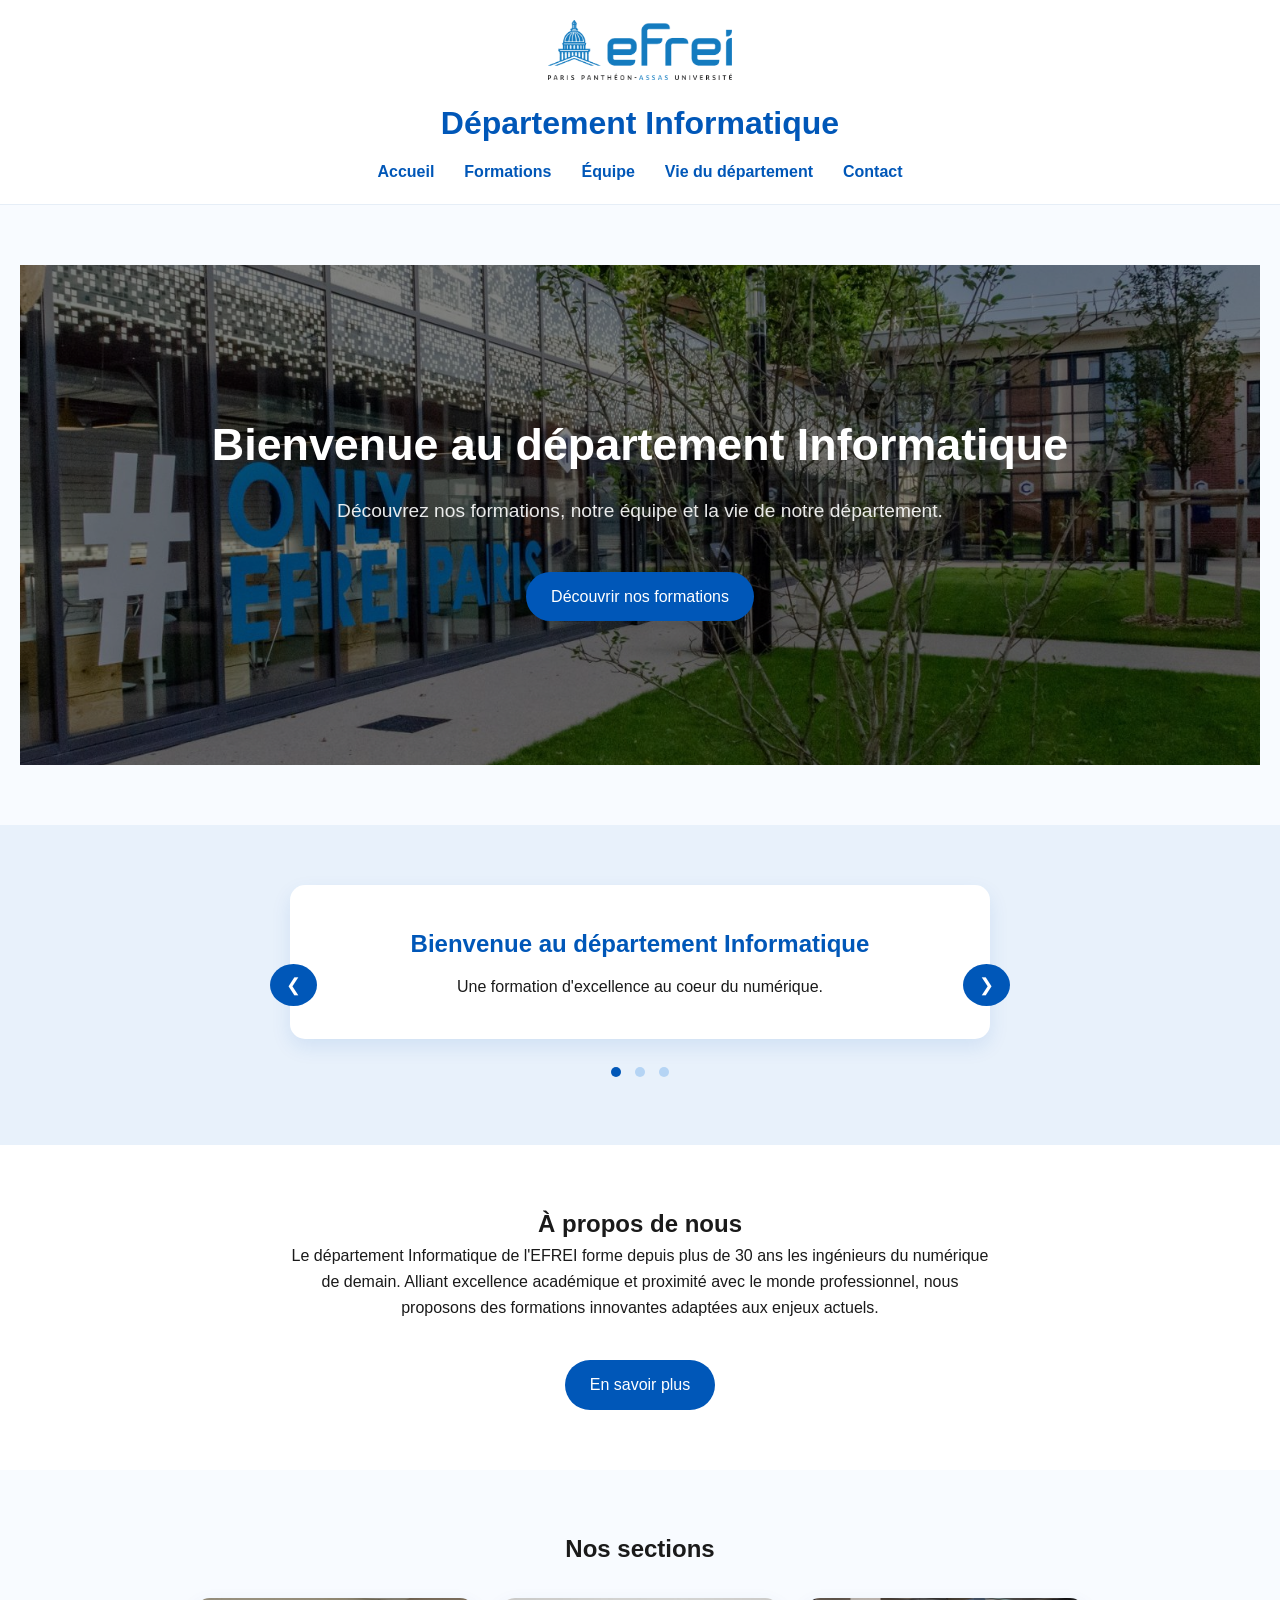
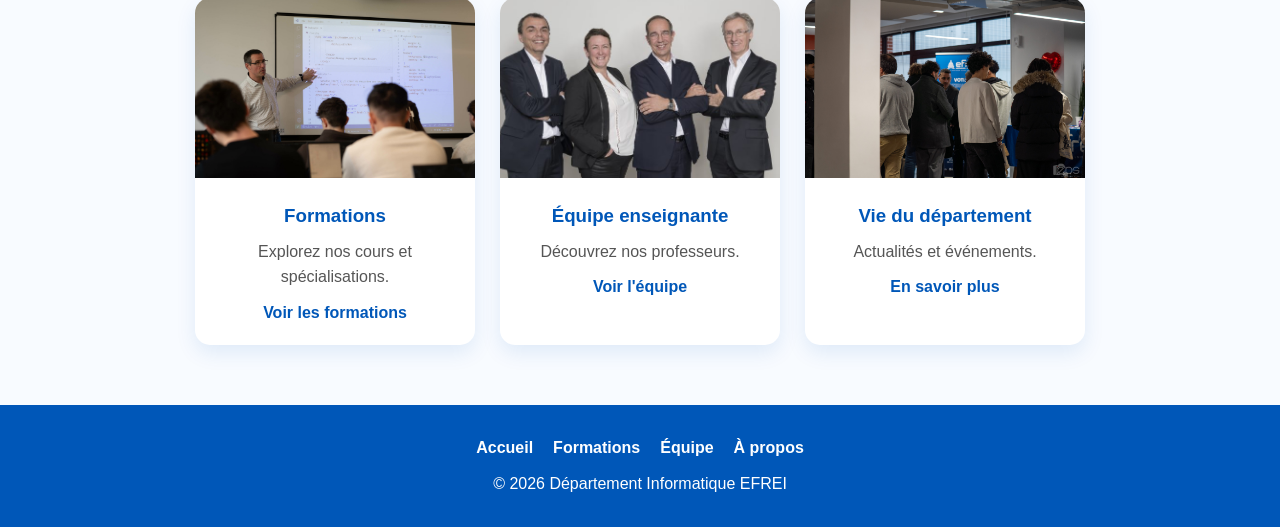
==== index.html @ 5a17e92d "index.html terminé : images, logo, hero, carrousel, cards" ====
<!DOCTYPE html>
<html lang="fr">
<head>
    <meta charset="UTF-8">
    <meta name="viewport" content="width=device-width, initial-scale=1.0">
    <title>Département Informatique - EFREI</title>
    <link rel="stylesheet" href="css/style.css">
</head>
<body>

    <!-- HEADER -->
    <header>
        <img src="images/logo_efrei_web_bleu-1024x334.png" alt="Logo EFREI" id="logo">
        <h1>Département Informatique</h1>
        <button id="menu-toggle">☰</button>
        <nav aria-label="Navigation principale">
            <ul id="nav-menu">
                <li><a href="index.html">Accueil</a></li>
                <li><a href="html/formations.html">Formations</a></li>
                <li><a href="html/equipe.html">Équipe</a></li>
                <li><a href="html/vie.html">Vie du département</a></li>
                <li><a href="html/contact.html">Contact</a></li>
            </ul>
        </nav>
    </header>

    <!-- CONTENU PRINCIPAL -->
    <main role="main">

        <!-- Section héro -->
        <section id="hero">
            <img src="images/campus_efrei.jpg" alt="Campus EFREI" id="hero-img">
            <div id="hero-content">
                <h2>Bienvenue au département Informatique</h2>
                <p>Découvrez nos formations, notre équipe et la vie de notre département.</p>
                <a href="html/formations.html" class="btn">Découvrir nos formations</a>
            </div>
        </section>

        <!-- Carrousel -->
        <section id="carrousel">
            <div class="carousel-container">
                <div class="carousel-track">
                    <div class="carousel-slide active">
                        <h3>Bienvenue au département Informatique</h3>
                        <p>Une formation d'excellence au coeur du numérique.</p>
                    </div>
                    <div class="carousel-slide">
                        <h3>Nos formations</h3>
                        <p>Des cursus adaptés aux métiers de demain.</p>
                    </div>
                    <div class="carousel-slide">
                        <h3>Une équipe passionnée</h3>
                        <p>Des enseignants experts dans leur domaine.</p>
                    </div>
                </div>
                <button class="carousel-btn" id="prev">&#10094;</button>
                <button class="carousel-btn" id="next">&#10095;</button>
                <div class="carousel-dots">
                    <span class="dot active"></span>
                    <span class="dot"></span>
                    <span class="dot"></span>
                </div>
            </div>
        </section>

        <!-- Section À propos -->
        <section id="apropos">
            <h2>À propos de nous</h2>
            <p>Le département Informatique de l'EFREI forme depuis plus de 30 ans les ingénieurs du numérique de demain. Alliant excellence académique et proximité avec le monde professionnel, nous proposons des formations innovantes adaptées aux enjeux actuels.</p>
            <a href="html/contact.html" class="btn">En savoir plus</a>
        </section>

        <!-- Section Nos pages -->
        <section id="sections">
            <h2>Nos sections</h2>
            <div class="cards">
                <article class="card">
                    <img src="images/profencoursefrei-1623x1080.jpg" alt="Formations EFREI">
                    <h3>Formations</h3>
                    <p>Explorez nos cours et spécialisations.</p>
                    <a href="html/formations.html">Voir les formations</a>
                </article>
                <article class="card">
                    <img src="images/efrei-direction.jpg" alt="Équipe enseignante EFREI">
                    <h3>Équipe enseignante</h3>
                    <p>Découvrez nos professeurs.</p>
                    <a href="html/equipe.html">Voir l'équipe</a>
                </article>
                <article class="card">
                    <img src="images/etudiants.jpg" alt="Étudiants EFREI">
                    <h3>Vie du département</h3>
                    <p>Actualités et événements.</p>
                    <a href="html/vie.html">En savoir plus</a>
                </article>
            </div>
        </section>

    </main>

    <!-- FOOTER -->
    <footer>
        <nav aria-label="Navigation secondaire">
            <ul>
                <li><a href="index.html">Accueil</a></li>
                <li><a href="html/formations.html">Formations</a></li>
                <li><a href="html/equipe.html">Équipe</a></li>
                <li><a href="html/contact.html">À propos</a></li>
            </ul>
        </nav>
        <p>&copy; 2026 Département Informatique EFREI</p>
    </footer>

    <script src="js/script.js"></script>
</body>
</html>
---- css/style.css ----
/* RESET */
* {
    margin: 0;
    padding: 0;
    box-sizing: border-box;
}

/* GLOBAL */
body {
    font-family: "Segoe UI", Arial, sans-serif;
    background: #f8fbff;
    color: #1a1a1a;
    line-height: 1.6;
}

/* HEADER */
header {
    background: white;
    border-bottom: 1px solid #e6eef7;
    padding: 20px;
    text-align: center;
}

#logo {
    height: 60px;
    margin-bottom: 10px;
}

header h1 {
    color: #0057b8;
    margin-bottom: 10px;
}

/* NAV */
nav ul {
    list-style: none;
    display: flex;
    justify-content: center;
    gap: 30px;
}

nav a {
    text-decoration: none;
    color: #0057b8;
    font-weight: 600;
    position: relative;
}

nav a::after {
    content: "";
    position: absolute;
    width: 0%;
    height: 2px;
    bottom: -3px;
    left: 0;
    background: #0057b8;
    transition: 0.3s;
}

nav a:hover::after {
    width: 100%;
}

/* HERO */
#hero {
    position: relative;
    text-align: center;
    color: white;
}

#hero-img {
    width: 100%;
    height: 500px;
    object-fit: cover;
    display: block;
    filter: brightness(0.5);
}

#hero-content {
    position: absolute;
    top: 50%;
    left: 50%;
    transform: translate(-50%, -50%);
    width: 100%;
    padding: 20px;
}

#hero-content h2 {
    font-size: 2.8rem;
    margin-bottom: 15px;
}

#hero-content p {
    font-size: 1.2rem;
    margin-bottom: 25px;
    opacity: 0.9;
}

/* SECTIONS */
section {
    padding: 60px 20px;
    text-align: center;
}

/* APROPOS */
#apropos {
    background: white;
}

#apropos p {
    max-width: 700px;
    margin: 0 auto 20px;
}

/* BTN */
.btn {
    display: inline-block;
    margin-top: 20px;
    padding: 12px 25px;
    background: #0057b8;
    color: white;
    border-radius: 30px;
    text-decoration: none;
    transition: 0.3s;
}

.btn:hover {
    background: #003f8a;
}

/* CARDS */
.cards {
    display: flex;
    justify-content: center;
    gap: 25px;
    flex-wrap: wrap;
    margin-top: 30px;
}

.card {
    background: white;
    border-radius: 15px;
    width: 280px;
    box-shadow: 0 8px 20px rgba(0, 87, 184, 0.1);
    transition: 0.3s;
    overflow: hidden;
}

.card img {
    width: 100%;
    height: 180px;
    object-fit: cover;
}

.card:hover {
    transform: translateY(-8px);
    box-shadow: 0 12px 30px rgba(0, 87, 184, 0.2);
}

.card h3 {
    color: #0057b8;
    margin: 15px 15px 8px;
}

.card p {
    padding: 0 15px;
    color: #555;
}

.card a {
    display: inline-block;
    margin: 10px 15px 20px;
    color: #0057b8;
    font-weight: bold;
    text-decoration: none;
}

.card a:hover {
    text-decoration: underline;
}

/* CARROUSEL */
#carrousel {
    background: #e8f1fb;
    padding: 60px 20px;
}

.carousel-container {
    position: relative;
    max-width: 700px;
    margin: 0 auto;
    text-align: center;
}

.carousel-slide {
    display: none;
    padding: 40px;
    background: white;
    border-radius: 15px;
    box-shadow: 0 8px 20px rgba(0, 87, 184, 0.1);
}

.carousel-slide.active {
    display: block;
}

.carousel-slide h3 {
    color: #0057b8;
    font-size: 1.5rem;
    margin-bottom: 10px;
}

.carousel-btn {
    position: absolute;
    top: 50%;
    transform: translateY(-50%);
    background: #0057b8;
    color: white;
    border: none;
    padding: 10px 16px;
    border-radius: 50%;
    cursor: pointer;
    font-size: 18px;
    transition: 0.3s;
}

.carousel-btn:hover {
    background: #003f8a;
}

#prev { left: -20px; }
#next { right: -20px; }

.carousel-dots {
    margin-top: 20px;
}

.dot {
    display: inline-block;
    width: 10px;
    height: 10px;
    background: #b5d4f4;
    border-radius: 50%;
    margin: 0 5px;
    cursor: pointer;
    transition: 0.3s;
}

.dot.active {
    background: #0057b8;
}

/* FOOTER */
footer {
    background: #0057b8;
    color: white;
    padding: 30px;
    text-align: center;
}

footer nav ul {
    display: flex;
    justify-content: center;
    gap: 20px;
    list-style: none;
    margin-bottom: 10px;
}

footer a {
    color: white;
    text-decoration: none;
}

footer a:hover {
    text-decoration: underline;
}

/* BURGER */
#menu-toggle {
    display: none;
    font-size: 28px;
    background: none;
    border: none;
    cursor: pointer;
}

/* RESPONSIVE */
@media (max-width: 768px) {
    nav ul {
        flex-direction: column;
        gap: 10px;
    }

    #hero-content h2 {
        font-size: 2rem;
    }

    #hero-img {
        height: 350px;
    }

    #menu-toggle {
        display: block;
        margin: 10px auto;
    }

    #nav-menu {
        display: none;
        flex-direction: column;
    }

    #nav-menu.active {
        display: flex;
    }

    #prev { left: 0; }
    #next { right: 0; }

    .card {
        width: 100%;
        max-width: 340px;
    }
}
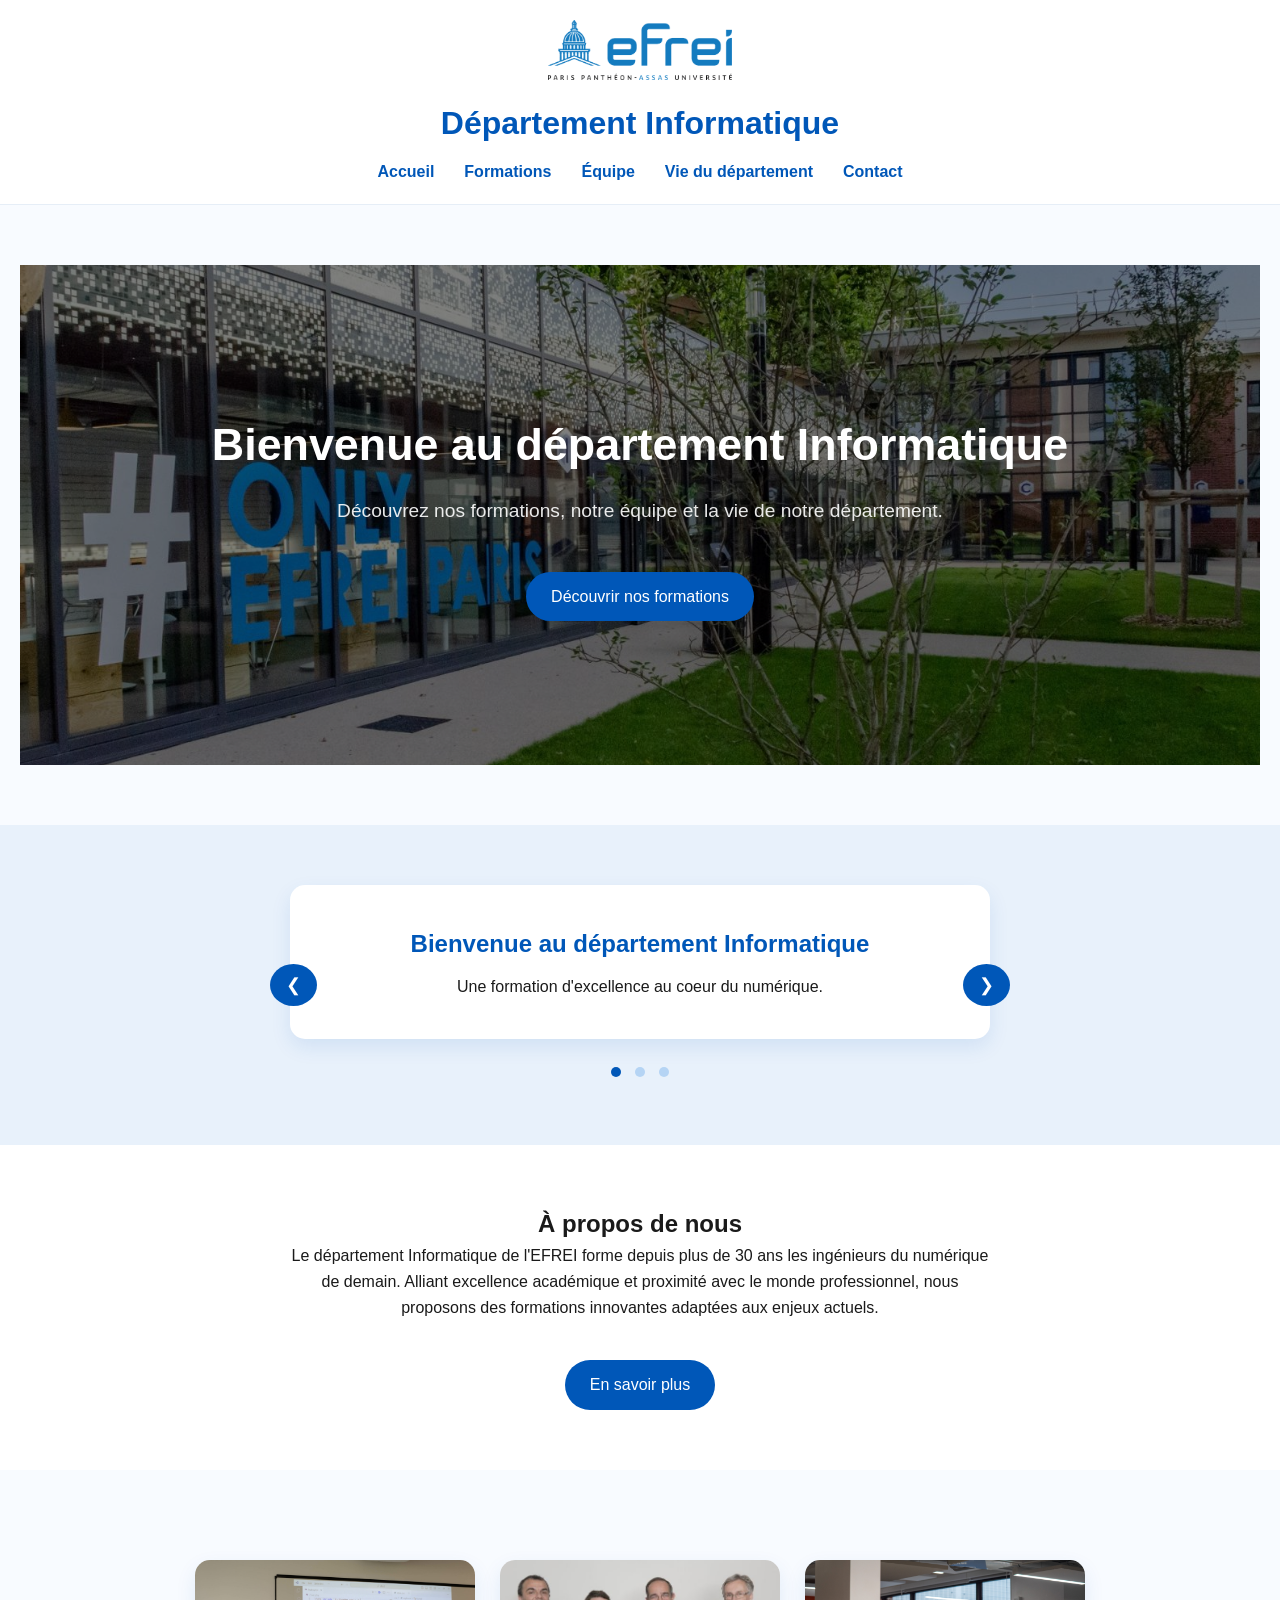
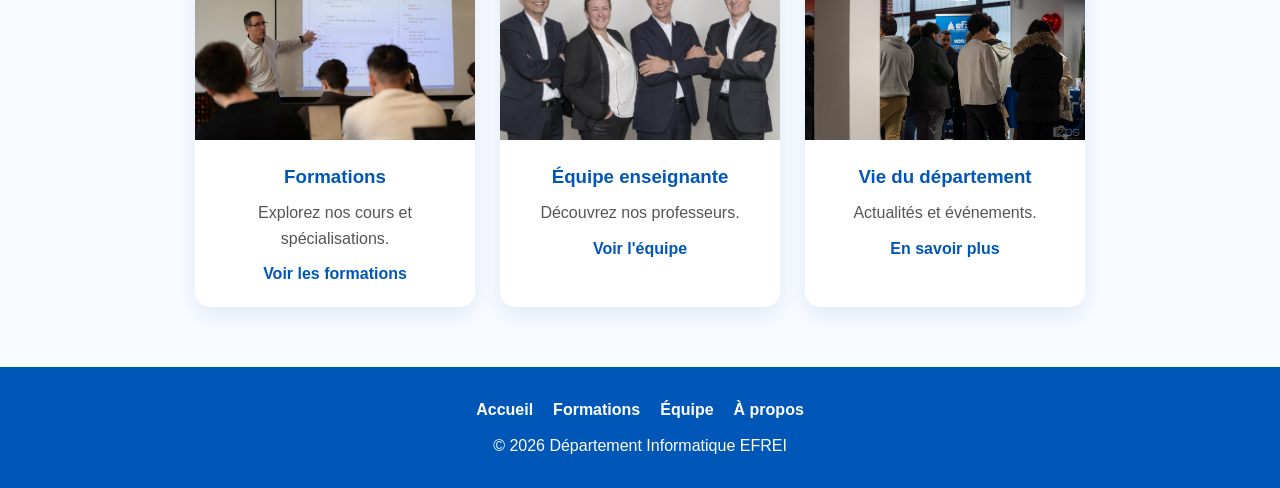
==== commit eaef4f1b: "Update index.html" ====
--- a/index.html
+++ b/index.html
@@ -73,7 +73,6 @@
 
         <!-- Section Nos pages -->
         <section id="sections">
-            <h2>Nos sections</h2>
             <div class="cards">
                 <article class="card">
                     <img src="images/profencoursefrei-1623x1080.jpg" alt="Formations EFREI">
@@ -113,4 +112,4 @@
 
     <script src="js/script.js"></script>
 </body>
-</html>+</html>
--- a/css/style.css
+++ b/css/style.css
@@ -320,4 +320,68 @@
         width: 100%;
         max-width: 340px;
     }
+}
+/*CSS
+/* TABLEAU */
+#matieres {
+    background: white;
+}
+
+#matieres h2 {
+    margin-bottom: 30px;
+}
+
+.table-container {
+    overflow-x: auto;
+    max-width: 800px;
+    margin: 0 auto;
+}
+
+table {
+    width: 100%;
+    border-collapse: collapse;
+}
+
+thead {
+    background: #0057b8;
+    color: white;
+}
+
+th, td {
+    padding: 14px 20px;
+    text-align: left;
+    border-bottom: 1px solid #e6eef7;
+}
+
+tbody tr:hover {
+    background: #e8f1fb;
+}
+
+/* LISTE FORMATIONS */
+#liste-formations {
+    background: #f8fbff;
+}
+
+#liste-formations h2 {
+    margin-bottom: 10px;
+}
+/* EQUIPE */
+#liste-equipe {
+    background: #f8fbff;
+}
+
+.card.prof img {
+    width: 100px;
+    height: 100px;
+    border-radius: 50%;
+    margin: 20px auto 10px;
+    display: block;
+    object-fit: cover;
+}
+
+.role {
+    color: #0057b8;
+    font-weight: 600;
+    font-size: 0.9rem;
+    margin-bottom: 8px;
 }
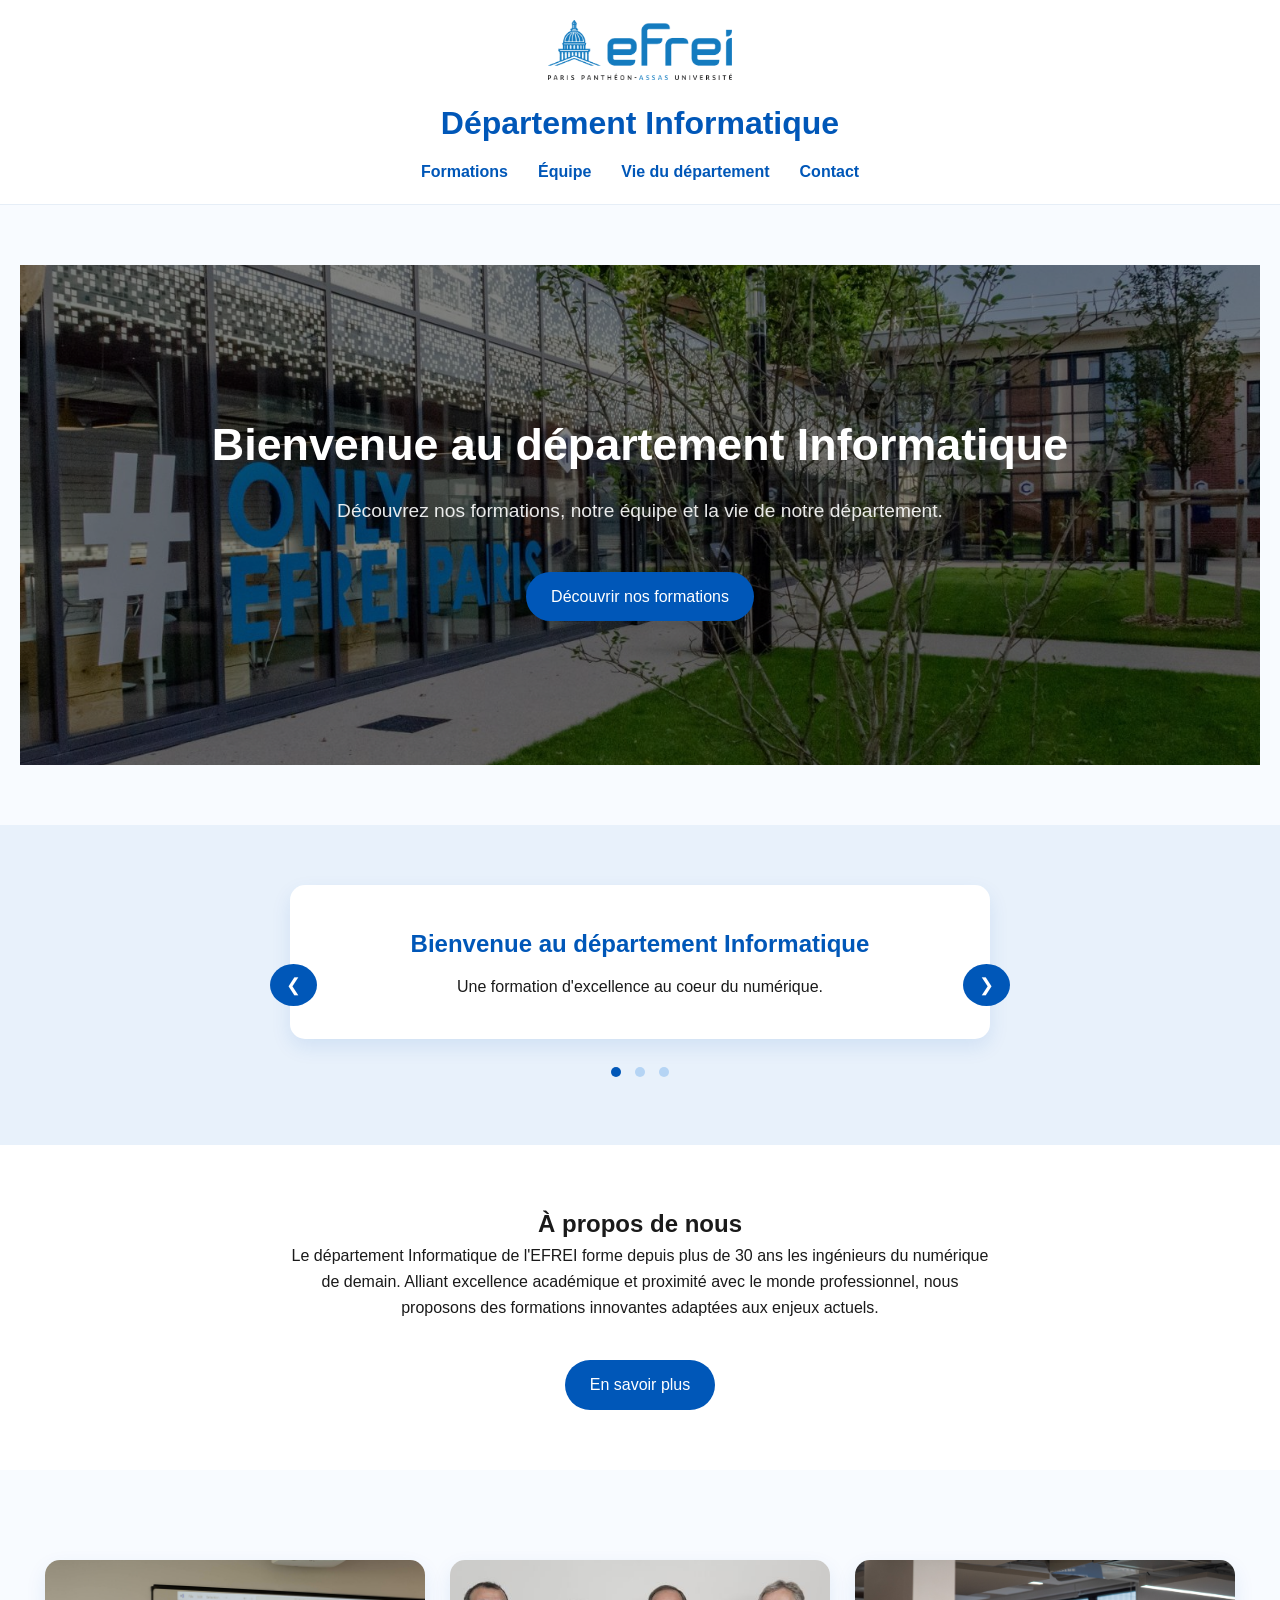
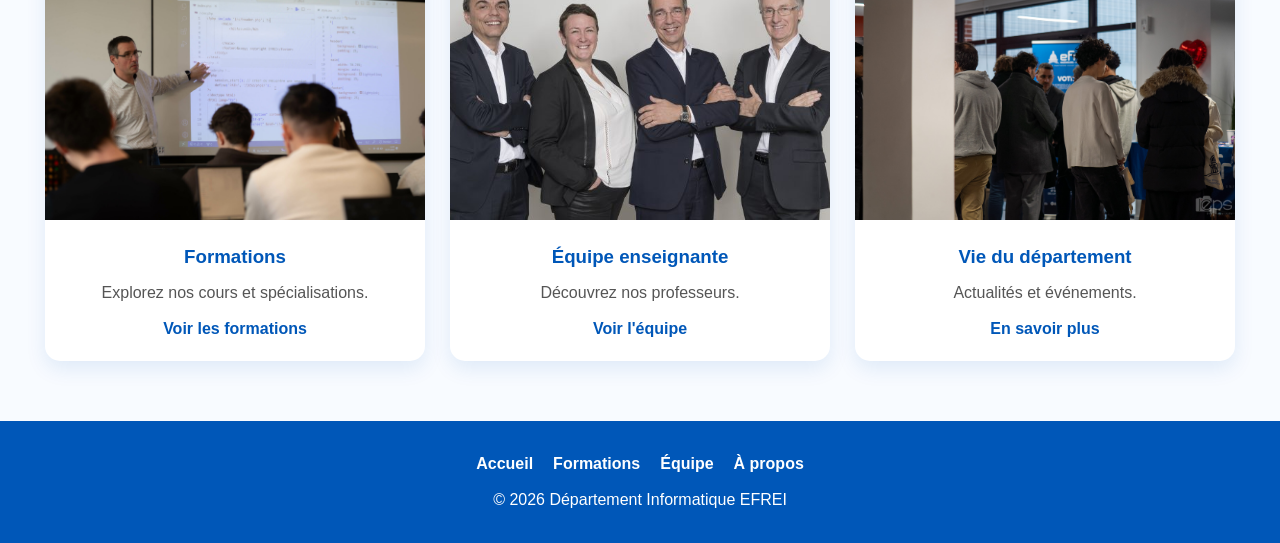
==== commit 25818b52: "Update index.html" ====
--- a/index.html
+++ b/index.html
@@ -10,12 +10,11 @@
 
     <!-- HEADER -->
     <header>
-        <img src="images/logo_efrei_web_bleu-1024x334.png" alt="Logo EFREI" id="logo">
+        <a href="index.html"><img src="images/logo_efrei_web_bleu-1024x334.png" alt="Logo EFREI" id="logo"></a>
         <h1>Département Informatique</h1>
         <button id="menu-toggle">☰</button>
         <nav aria-label="Navigation principale">
             <ul id="nav-menu">
-                <li><a href="index.html">Accueil</a></li>
                 <li><a href="html/formations.html">Formations</a></li>
                 <li><a href="html/equipe.html">Équipe</a></li>
                 <li><a href="html/vie.html">Vie du département</a></li>
--- a/css/style.css
+++ b/css/style.css
@@ -140,7 +140,7 @@
 .card {
     background: white;
     border-radius: 15px;
-    width: 280px;
+    width: 380px;
     box-shadow: 0 8px 20px rgba(0, 87, 184, 0.1);
     transition: 0.3s;
     overflow: hidden;
@@ -148,7 +148,7 @@
 
 .card img {
     width: 100%;
-    height: 180px;
+    height: 260px;
     object-fit: cover;
 }
 
@@ -384,4 +384,4 @@
     font-weight: 600;
     font-size: 0.9rem;
     margin-bottom: 8px;
-}+}
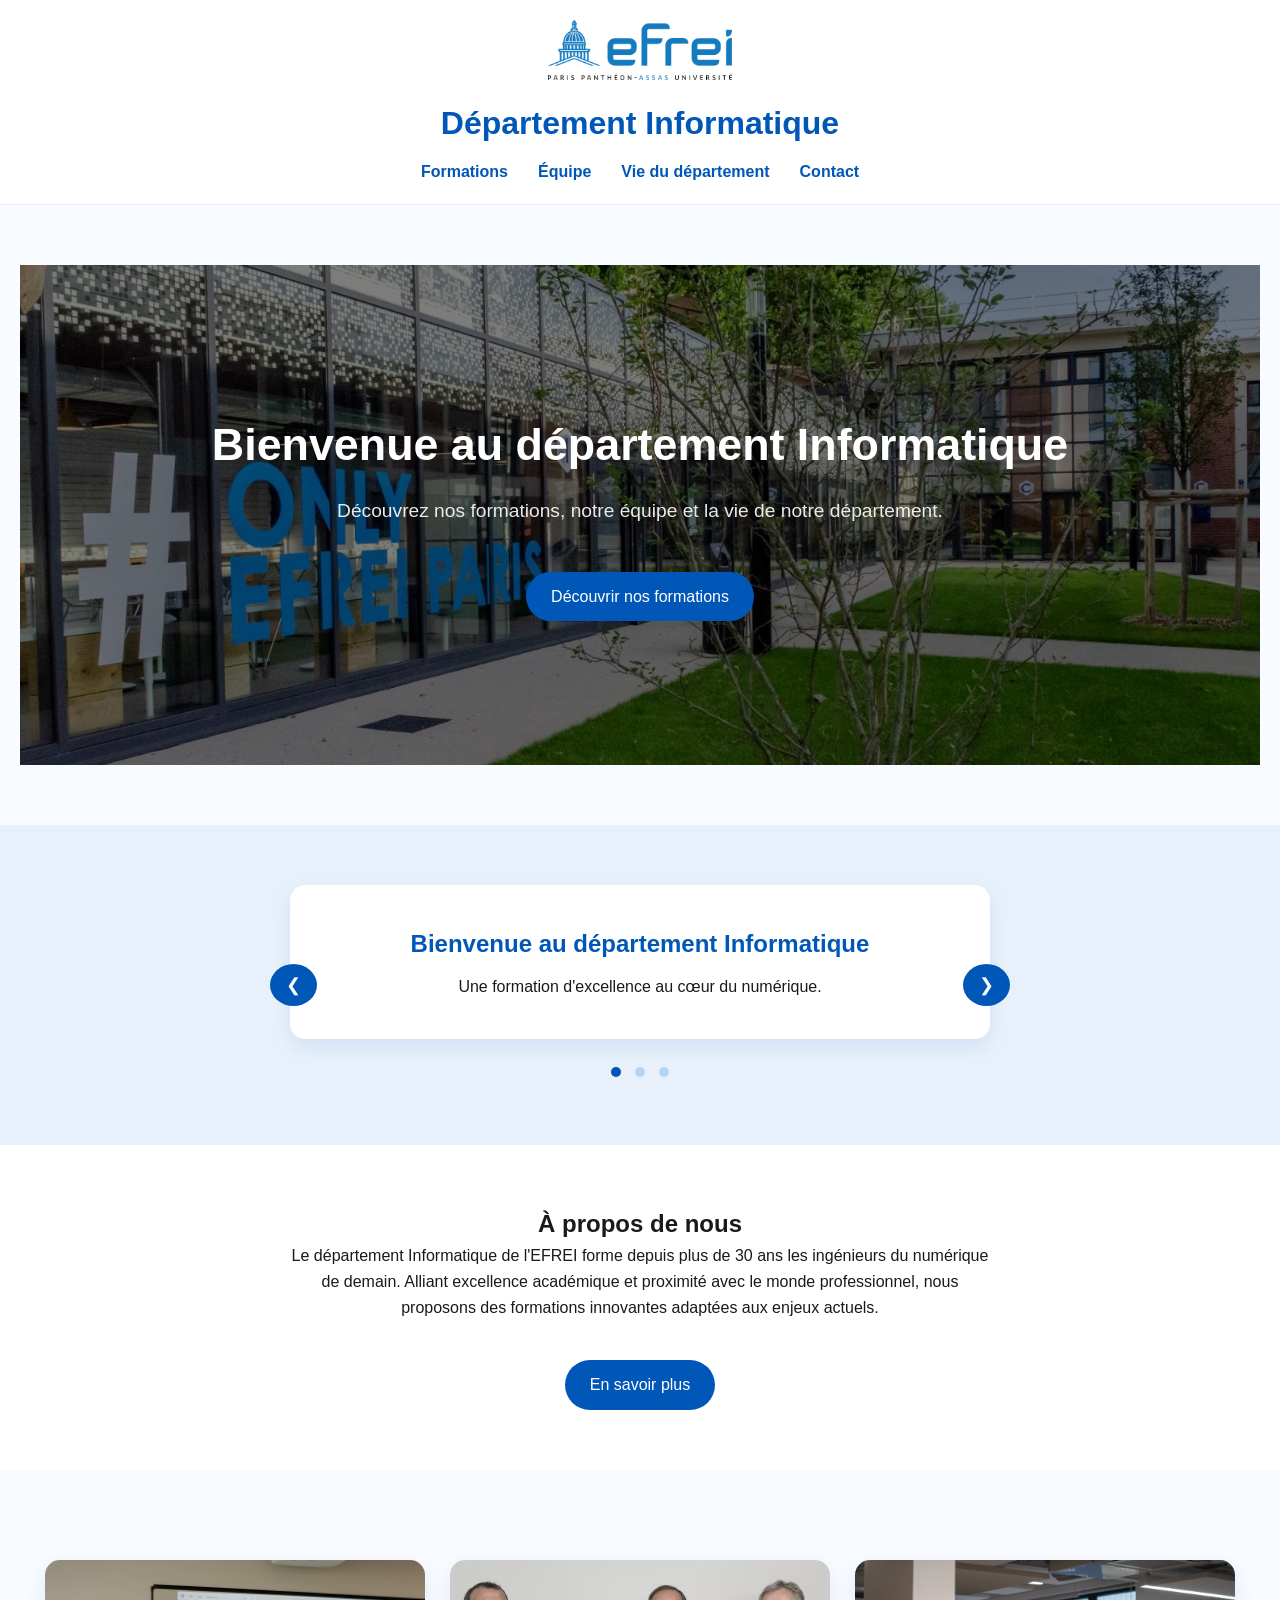
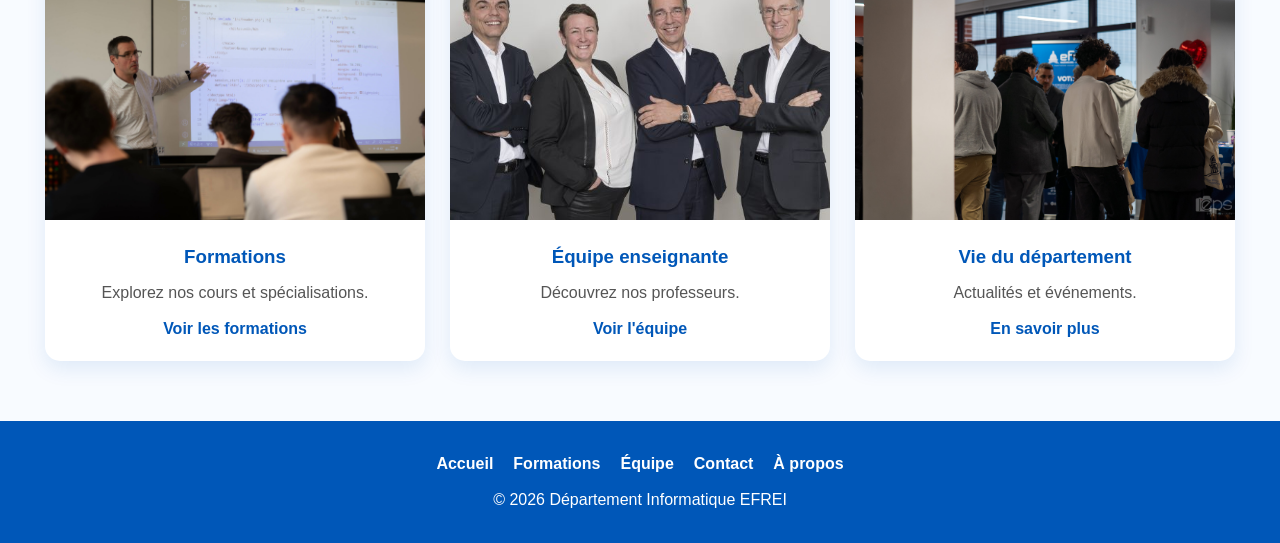
==== commit 475624d6: "contact.html terminé : formulaire, à propos, footer mis à jour" ====
--- a/index.html
+++ b/index.html
@@ -10,9 +10,14 @@
 
     <!-- HEADER -->
     <header>
-        <a href="index.html"><img src="images/logo_efrei_web_bleu-1024x334.png" alt="Logo EFREI" id="logo"></a>
+        <a href="index.html">
+            <img src="images/logo_efrei_web_bleu-1024x334.png" alt="Logo EFREI" id="logo">
+        </a>
+
         <h1>Département Informatique</h1>
-        <button id="menu-toggle">☰</button>
+
+        <button id="menu-toggle" aria-label="Ouvrir le menu">☰</button>
+
         <nav aria-label="Navigation principale">
             <ul id="nav-menu">
                 <li><a href="html/formations.html">Formations</a></li>
@@ -23,10 +28,10 @@
         </nav>
     </header>
 
-    <!-- CONTENU PRINCIPAL -->
-    <main role="main">
+    <!-- MAIN -->
+    <main>
 
-        <!-- Section héro -->
+        <!-- HERO -->
         <section id="hero">
             <img src="images/campus_efrei.jpg" alt="Campus EFREI" id="hero-img">
             <div id="hero-content">
@@ -36,79 +41,91 @@
             </div>
         </section>
 
-        <!-- Carrousel -->
+        <!-- CARROUSEL -->
         <section id="carrousel">
             <div class="carousel-container">
-                <div class="carousel-track">
-                    <div class="carousel-slide active">
-                        <h3>Bienvenue au département Informatique</h3>
-                        <p>Une formation d'excellence au coeur du numérique.</p>
-                    </div>
-                    <div class="carousel-slide">
-                        <h3>Nos formations</h3>
-                        <p>Des cursus adaptés aux métiers de demain.</p>
-                    </div>
-                    <div class="carousel-slide">
-                        <h3>Une équipe passionnée</h3>
-                        <p>Des enseignants experts dans leur domaine.</p>
-                    </div>
+
+                <div class="carousel-slide active">
+                    <h3>Bienvenue au département Informatique</h3>
+                    <p>Une formation d'excellence au cœur du numérique.</p>
                 </div>
-                <button class="carousel-btn" id="prev">&#10094;</button>
-                <button class="carousel-btn" id="next">&#10095;</button>
+
+                <div class="carousel-slide">
+                    <h3>Nos formations</h3>
+                    <p>Des cursus adaptés aux métiers de demain.</p>
+                </div>
+
+                <div class="carousel-slide">
+                    <h3>Une équipe passionnée</h3>
+                    <p>Des enseignants experts dans leur domaine.</p>
+                </div>
+
+                <button class="carousel-btn" id="prev" aria-label="Précédent">&#10094;</button>
+                <button class="carousel-btn" id="next" aria-label="Suivant">&#10095;</button>
+
                 <div class="carousel-dots">
                     <span class="dot active"></span>
                     <span class="dot"></span>
                     <span class="dot"></span>
                 </div>
+
             </div>
         </section>
 
-        <!-- Section À propos -->
+        <!-- À PROPOS -->
         <section id="apropos">
             <h2>À propos de nous</h2>
-            <p>Le département Informatique de l'EFREI forme depuis plus de 30 ans les ingénieurs du numérique de demain. Alliant excellence académique et proximité avec le monde professionnel, nous proposons des formations innovantes adaptées aux enjeux actuels.</p>
+            <p>
+                Le département Informatique de l'EFREI forme depuis plus de 30 ans les ingénieurs du numérique de demain.
+                Alliant excellence académique et proximité avec le monde professionnel, nous proposons des formations innovantes adaptées aux enjeux actuels.
+            </p>
             <a href="html/contact.html" class="btn">En savoir plus</a>
         </section>
 
-        <!-- Section Nos pages -->
+        <!-- SECTIONS -->
         <section id="sections">
             <div class="cards">
+
                 <article class="card">
                     <img src="images/profencoursefrei-1623x1080.jpg" alt="Formations EFREI">
                     <h3>Formations</h3>
                     <p>Explorez nos cours et spécialisations.</p>
                     <a href="html/formations.html">Voir les formations</a>
                 </article>
+
                 <article class="card">
                     <img src="images/efrei-direction.jpg" alt="Équipe enseignante EFREI">
                     <h3>Équipe enseignante</h3>
                     <p>Découvrez nos professeurs.</p>
                     <a href="html/equipe.html">Voir l'équipe</a>
                 </article>
+
                 <article class="card">
                     <img src="images/etudiants.jpg" alt="Étudiants EFREI">
                     <h3>Vie du département</h3>
                     <p>Actualités et événements.</p>
                     <a href="html/vie.html">En savoir plus</a>
                 </article>
+
             </div>
         </section>
 
     </main>
 
     <!-- FOOTER -->
-    <footer>
-        <nav aria-label="Navigation secondaire">
-            <ul>
-                <li><a href="index.html">Accueil</a></li>
-                <li><a href="html/formations.html">Formations</a></li>
-                <li><a href="html/equipe.html">Équipe</a></li>
-                <li><a href="html/contact.html">À propos</a></li>
-            </ul>
-        </nav>
-        <p>&copy; 2026 Département Informatique EFREI</p>
-    </footer>
+   <footer>
+    <nav aria-label="Navigation secondaire">
+        <ul>
+            <li><a href="index.html">Accueil</a></li>
+            <li><a href="html/formations.html">Formations</a></li>
+            <li><a href="html/equipe.html">Équipe</a></li>
+            <li><a href="html/contact.html">Contact</a></li>
+            <li><a href="html/contact.html#apropos-equipe">À propos</a></li>
+        </ul>
+    </nav>
+    <p>&copy; 2026 Département Informatique EFREI</p>
+</footer>
 
     <script src="js/script.js"></script>
 </body>
-</html>
+</html>
--- a/css/style.css
+++ b/css/style.css
@@ -24,6 +24,10 @@
 #logo {
     height: 60px;
     margin-bottom: 10px;
+    cursor: pointer;
+}
+header a:has(#logo) {
+    display: inline-block;
 }
 
 header h1 {
@@ -385,3 +389,460 @@
     font-size: 0.9rem;
     margin-bottom: 8px;
 }
+
+/*VIE DU DÉPARTEMENT*/
+.nav-active {
+    border-bottom: 2px solid #0057b8;
+    padding-bottom: 3px;
+}
+
+/* POP-UP */
+#popup-overlay {
+    position: fixed;
+    inset: 0;
+    background: rgba(0, 40, 100, 0.55);
+    backdrop-filter: blur(4px);
+    display: flex;
+    align-items: center;
+    justify-content: center;
+    z-index: 1000;
+    animation: fadeIn 0.3s ease;
+}
+
+#popup-overlay.hidden {
+    display: none;
+}
+
+#popup {
+    background: white;
+    border-radius: 20px;
+    padding: 45px 40px;
+    max-width: 420px;
+    width: 90%;
+    text-align: center;
+    box-shadow: 0 20px 60px rgba(0, 87, 184, 0.25);
+    position: relative;
+    animation: popIn 0.4s cubic-bezier(0.34, 1.56, 0.64, 1);
+}
+
+#popup-close {
+    position: absolute;
+    top: 15px;
+    right: 18px;
+    background: none;
+    border: none;
+    font-size: 22px;
+    color: #999;
+    cursor: pointer;
+    line-height: 1;
+    transition: color 0.2s;
+}
+
+#popup-close:hover { color: #0057b8; }
+
+.popup-icon {
+    font-size: 48px;
+    margin-bottom: 15px;
+}
+
+#popup h2 {
+    color: #0057b8;
+    font-size: 1.7rem;
+    margin-bottom: 12px;
+}
+
+#popup p {
+    color: #555;
+    margin-bottom: 25px;
+    line-height: 1.6;
+}
+
+@keyframes fadeIn {
+    from { opacity: 0; }
+    to { opacity: 1; }
+}
+
+@keyframes popIn {
+    from { transform: scale(0.8); opacity: 0; }
+    to { transform: scale(1); opacity: 1; }
+}
+
+/* ===== HERO ===== */
+#vie-hero {
+    background: linear-gradient(135deg, #0057b8 0%, #003f8a 60%, #001f4d 100%);
+    color: white;
+    padding: 100px 20px;
+    text-align: center;
+    position: relative;
+    overflow: hidden;
+}
+
+#vie-hero::before {
+    content: "";
+    position: absolute;
+    inset: 0;
+    background: radial-gradient(ellipse at 70% 50%, rgba(255,255,255,0.07) 0%, transparent 70%);
+}
+
+#vie-hero-content {
+    position: relative;
+    z-index: 1;
+}
+
+#vie-hero-content h2 {
+    font-size: 3rem;
+    margin-bottom: 15px;
+    letter-spacing: -0.5px;
+}
+
+#vie-hero-content p {
+    font-size: 1.2rem;
+    opacity: 0.85;
+}
+
+/* ===== COMPTEURS ===== */
+#compteurs {
+    background: white;
+    padding: 60px 20px;
+}
+
+.compteur-grid {
+    display: flex;
+    justify-content: center;
+    gap: 20px;
+    flex-wrap: wrap;
+    max-width: 900px;
+    margin: 0 auto;
+}
+
+.compteur-item {
+    background: #f0f6ff;
+    border-radius: 16px;
+    padding: 35px 40px;
+    text-align: center;
+    min-width: 160px;
+    flex: 1;
+    border-top: 4px solid #0057b8;
+    transition: transform 0.3s;
+}
+
+.compteur-item:hover {
+    transform: translateY(-5px);
+}
+
+.compteur-nombre {
+    display: block;
+    font-size: 2.8rem;
+    font-weight: 800;
+    color: #0057b8;
+    line-height: 1;
+    margin-bottom: 8px;
+}
+
+.compteur-label {
+    font-size: 0.9rem;
+    color: #555;
+    font-weight: 600;
+    text-transform: uppercase;
+    letter-spacing: 0.5px;
+}
+
+/*  ÉVÉNEMENTS  */
+#evenements {
+    background: #f8fbff;
+    padding: 70px 20px;
+}
+
+#evenements h2 {
+    color: #0057b8;
+    font-size: 2rem;
+    margin-bottom: 40px;
+}
+
+.events-grid {
+    display: grid;
+    grid-template-columns: repeat(auto-fit, minmax(280px, 1fr));
+    gap: 25px;
+    max-width: 1000px;
+    margin: 0 auto;
+}
+
+.event-card {
+    background: white;
+    border-radius: 16px;
+    box-shadow: 0 6px 20px rgba(0, 87, 184, 0.1);
+    display: flex;
+    gap: 0;
+    overflow: hidden;
+    transition: transform 0.3s, box-shadow 0.3s;
+}
+
+.event-card:hover {
+    transform: translateY(-5px);
+    box-shadow: 0 12px 30px rgba(0, 87, 184, 0.18);
+}
+
+.event-date {
+    background: #0057b8;
+    color: white;
+    padding: 20px 18px;
+    display: flex;
+    flex-direction: column;
+    align-items: center;
+    justify-content: center;
+    min-width: 75px;
+    text-align: center;
+}
+
+.event-day {
+    font-size: 1.9rem;
+    font-weight: 800;
+    line-height: 1;
+}
+
+.event-month {
+    font-size: 0.8rem;
+    text-transform: uppercase;
+    letter-spacing: 1px;
+    margin-top: 4px;
+    opacity: 0.85;
+}
+
+.event-info {
+    padding: 18px 20px;
+    text-align: left;
+}
+
+.event-info h3 {
+    color: #0057b8;
+    font-size: 1rem;
+    margin-bottom: 6px;
+}
+
+.event-info p {
+    color: #666;
+    font-size: 0.88rem;
+    line-height: 1.5;
+    margin-bottom: 10px;
+}
+
+.event-tag {
+    background: #e8f1fb;
+    color: #0057b8;
+    font-size: 0.75rem;
+    font-weight: 700;
+    padding: 3px 10px;
+    border-radius: 20px;
+    text-transform: uppercase;
+    letter-spacing: 0.5px;
+}
+
+/*  QUIZ  */
+#quiz-section {
+    background: linear-gradient(135deg, #0057b8, #003f8a);
+    padding: 70px 20px;
+    color: white;
+}
+
+#quiz-section h2 {
+    color: white;
+    font-size: 2rem;
+    margin-bottom: 8px;
+}
+
+.quiz-subtitle {
+    color: rgba(255,255,255,0.75);
+    margin-bottom: 35px;
+    font-size: 1rem;
+}
+
+#quiz-container {
+    background: white;
+    border-radius: 20px;
+    padding: 35px;
+    max-width: 620px;
+    margin: 0 auto;
+    box-shadow: 0 15px 40px rgba(0,0,0,0.2);
+}
+
+#quiz-progress {
+    background: #e8f1fb;
+    border-radius: 10px;
+    height: 8px;
+    margin-bottom: 18px;
+    overflow: hidden;
+}
+
+#quiz-progress-bar {
+    height: 100%;
+    background: #0057b8;
+    border-radius: 10px;
+    width: 20%;
+    transition: width 0.4s ease;
+}
+
+#quiz-question-num {
+    color: #0057b8;
+    font-weight: 700;
+    font-size: 0.9rem;
+    margin-bottom: 15px;
+    text-transform: uppercase;
+    letter-spacing: 0.5px;
+}
+
+#quiz-question {
+    color: #1a1a1a;
+    font-size: 1.15rem;
+    font-weight: 600;
+    margin-bottom: 22px;
+    line-height: 1.5;
+}
+
+#quiz-options {
+    display: flex;
+    flex-direction: column;
+    gap: 12px;
+}
+
+.quiz-option {
+    background: #f8fbff;
+    border: 2px solid #e6eef7;
+    border-radius: 12px;
+    padding: 14px 18px;
+    text-align: left;
+    cursor: pointer;
+    font-size: 0.95rem;
+    color: #1a1a1a;
+    transition: all 0.2s;
+    font-family: "Segoe UI", Arial, sans-serif;
+    width: 100%;
+}
+
+.quiz-option:hover {
+    border-color: #0057b8;
+    background: #e8f1fb;
+    color: #0057b8;
+}
+
+.quiz-option.correct {
+    background: #e6f9ef;
+    border-color: #2ecc71;
+    color: #1a7a40;
+    font-weight: 700;
+}
+
+.quiz-option.wrong {
+    background: #fde8e8;
+    border-color: #e74c3c;
+    color: #a01010;
+}
+
+.quiz-option:disabled {
+    cursor: default;
+}
+
+/* Résultat */
+#quiz-result {
+    text-align: center;
+    padding: 10px 0;
+}
+
+.result-icon {
+    font-size: 56px;
+    margin-bottom: 15px;
+}
+
+#quiz-result h3 {
+    color: #0057b8;
+    font-size: 1.5rem;
+    margin-bottom: 10px;
+}
+
+#result-score {
+    font-size: 1.1rem;
+    font-weight: 700;
+    color: #333;
+    margin-bottom: 8px;
+}
+
+#result-message {
+    color: #666;
+    margin-bottom: 25px;
+}
+
+/* ===== GALERIE ===== */
+#galerie {
+    background: white;
+    padding: 70px 20px;
+}
+
+#galerie h2 {
+    color: #0057b8;
+    font-size: 2rem;
+    margin-bottom: 35px;
+}
+
+.galerie-grid {
+    display: grid;
+    grid-template-columns: repeat(3, 1fr);
+    grid-template-rows: repeat(2, 220px);
+    gap: 15px;
+    max-width: 950px;
+    margin: 0 auto;
+}
+
+.galerie-item {
+    position: relative;
+    border-radius: 14px;
+    overflow: hidden;
+    cursor: pointer;
+}
+
+.galerie-item.grand {
+    grid-row: span 2;
+}
+
+.galerie-item img {
+    width: 100%;
+    height: 100%;
+    object-fit: cover;
+    transition: transform 0.4s ease;
+}
+
+.galerie-item:hover img {
+    transform: scale(1.07);
+}
+
+.galerie-overlay {
+    position: absolute;
+    inset: 0;
+    background: linear-gradient(to top, rgba(0,40,100,0.7) 0%, transparent 60%);
+    display: flex;
+    align-items: flex-end;
+    padding: 18px;
+    opacity: 0;
+    transition: opacity 0.3s;
+}
+
+.galerie-item:hover .galerie-overlay {
+    opacity: 1;
+}
+
+.galerie-overlay span {
+    color: white;
+    font-weight: 600;
+    font-size: 0.95rem;
+}
+
+/*  REPONSES */
+@media (max-width: 768px) {
+    #vie-hero-content h2 { font-size: 2rem; }
+    .compteur-item { min-width: 130px; padding: 25px 20px; }
+    .compteur-nombre { font-size: 2.2rem; }
+    .galerie-grid {
+        grid-template-columns: 1fr 1fr;
+        grid-template-rows: auto;
+    }
+    .galerie-item.grand { grid-row: span 1; }
+    .events-grid { grid-template-columns: 1fr; }
+}
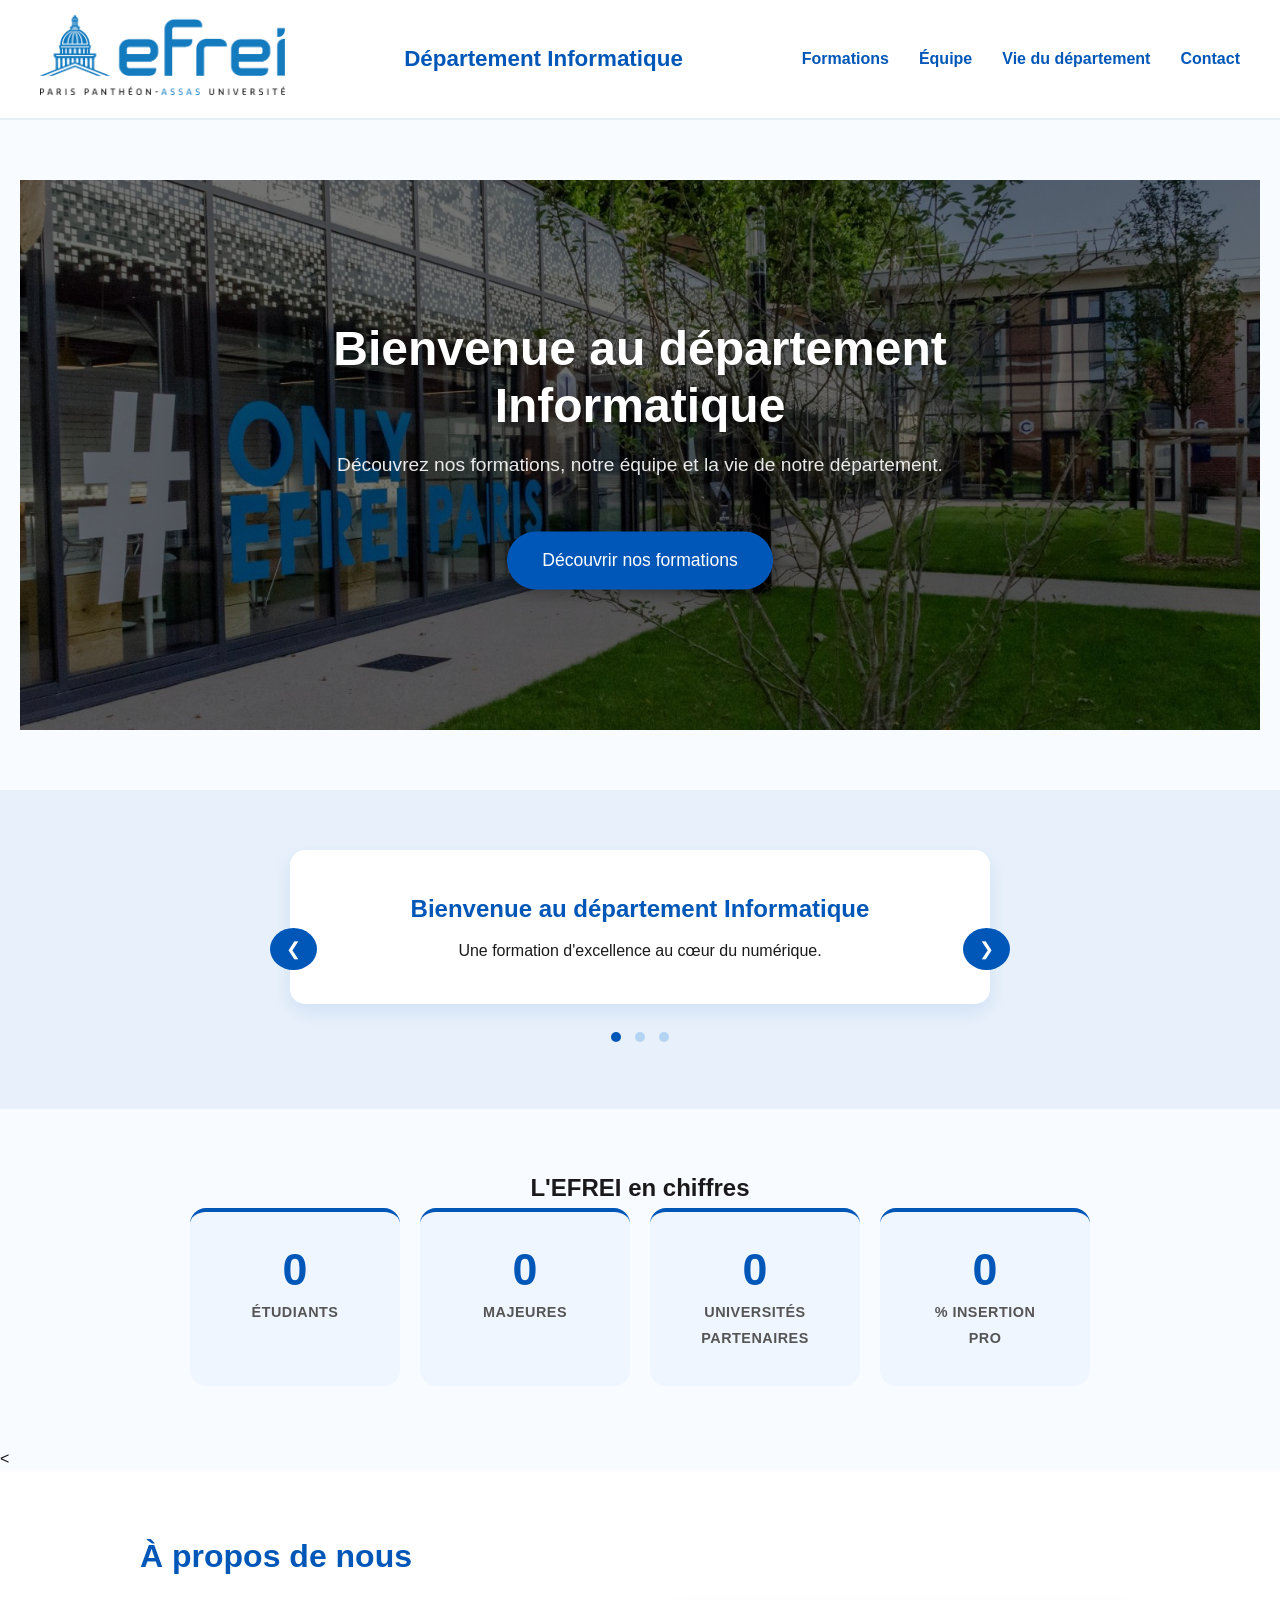
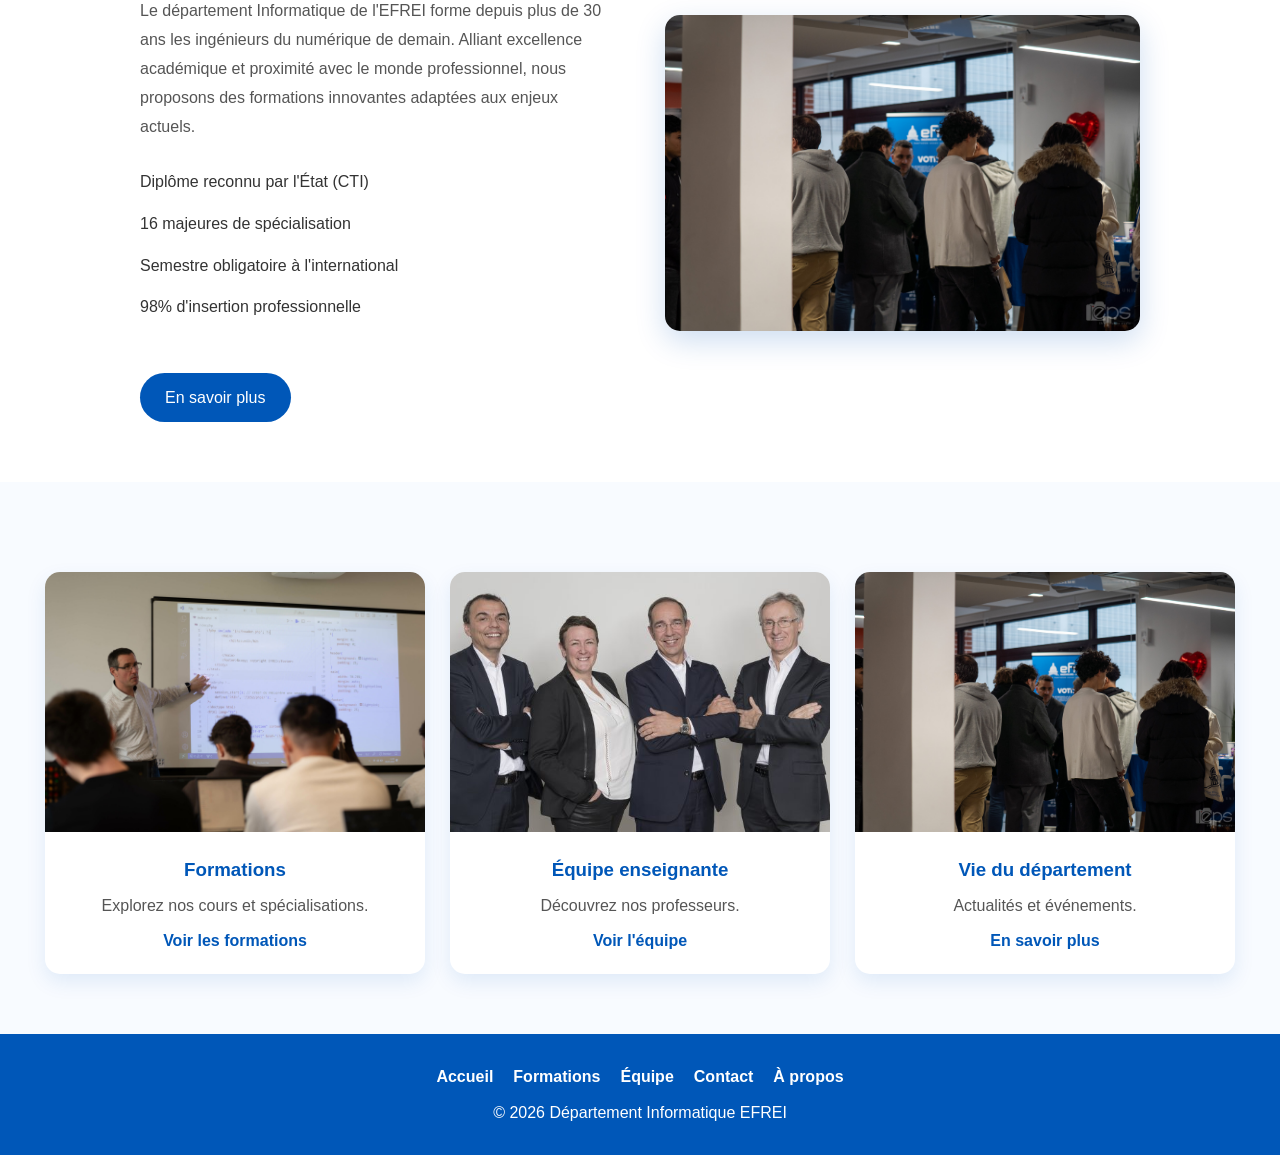
==== commit e0881803: "index.html amélioré : logo, header, hero, chiffres clés, à propos" ====
--- a/index.html
+++ b/index.html
@@ -71,16 +71,48 @@
 
             </div>
         </section>
+        <!-- CHIFFRES CLÉS -->
+        <section id="chiffres">
+            <h2>L'EFREI en chiffres</h2>
+            <div class="compteur-grid">
+                <div class="compteur-item">
+                    <span class="compteur-nombre" data-target="5700">0</span>
+                    <span class="compteur-label">Étudiants</span>
+                </div>
+                <div class="compteur-item">
+                    <span class="compteur-nombre" data-target="16">0</span>
+                    <span class="compteur-label">Majeures</span>
+                </div>
+                <div class="compteur-item">
+                    <span class="compteur-nombre" data-target="100">0</span>
+                    <span class="compteur-label">Universités partenaires</span>
+                </div>
+                <div class="compteur-item">
+                    <span class="compteur-nombre" data-target="98">0</span>
+                    <span class="compteur-label">% insertion pro</span>
+                </div>
+            </div>
+        </section>
 
-        <!-- À PROPOS -->
-        <section id="apropos">
+        <<!-- À PROPOS -->
+<section id="apropos">
+    <div id="apropos-container">
+        <div id="apropos-texte">
             <h2>À propos de nous</h2>
-            <p>
-                Le département Informatique de l'EFREI forme depuis plus de 30 ans les ingénieurs du numérique de demain.
-                Alliant excellence académique et proximité avec le monde professionnel, nous proposons des formations innovantes adaptées aux enjeux actuels.
-            </p>
+            <p>Le département Informatique de l'EFREI forme depuis plus de 30 ans les ingénieurs du numérique de demain. Alliant excellence académique et proximité avec le monde professionnel, nous proposons des formations innovantes adaptées aux enjeux actuels.</p>
+            <ul id="apropos-liste">
+                <li> Diplôme reconnu par l'État (CTI)</li>
+                <li>16 majeures de spécialisation</li>
+                <li>Semestre obligatoire à l'international</li>
+                <li>98% d'insertion professionnelle</li>
+            </ul>
             <a href="html/contact.html" class="btn">En savoir plus</a>
-        </section>
+        </div>
+        <div id="apropos-image">
+            <img src="images/etudiants.jpg" alt="Étudiants EFREI">
+        </div>
+    </div>
+</section>
 
         <!-- SECTIONS -->
         <section id="sections">
--- a/css/style.css
+++ b/css/style.css
@@ -16,23 +16,29 @@
 /* HEADER */
 header {
     background: white;
-    border-bottom: 1px solid #e6eef7;
-    padding: 20px;
-    text-align: center;
+    border-bottom: 2px solid #e6eef7;
+    padding: 15px 40px;
+    display: flex;
+    align-items: center;
+    justify-content: space-between;
+    flex-wrap: wrap;
+    gap: 10px;
 }
 
 #logo {
-    height: 60px;
-    margin-bottom: 10px;
+    height: 80px;
     cursor: pointer;
 }
+
 header a:has(#logo) {
     display: inline-block;
 }
 
 header h1 {
     color: #0057b8;
-    margin-bottom: 10px;
+    font-size: 1.4rem;
+    flex: 1;
+    text-align: center;
 }
 
 /* NAV */
@@ -65,6 +71,75 @@
     width: 100%;
 }
 
+/* BURGER */
+#menu-toggle {
+    display: none;
+    font-size: 28px;
+    background: none;
+    border: none;
+    cursor: pointer;
+    color: #0057b8;
+}
+
+/* RESPONSIVE HEADER */
+@media (max-width: 768px) {
+    header {
+        flex-direction: column;
+        align-items: center;
+        padding: 15px 20px;
+    }
+
+    header h1 {
+        font-size: 1.2rem;
+    }
+
+    #menu-toggle {
+        display: block;
+    }
+
+    #nav-menu {
+        display: none;
+        flex-direction: column;
+        gap: 10px;
+        width: 100%;
+        text-align: center;
+    }
+
+    #nav-menu.active {
+        display: flex;
+    }
+}
+
+/* NAV */
+nav ul {
+    list-style: none;
+    display: flex;
+    justify-content: center;
+    gap: 30px;
+}
+
+nav a {
+    text-decoration: none;
+    color: #0057b8;
+    font-weight: 600;
+    position: relative;
+}
+
+nav a::after {
+    content: "";
+    position: absolute;
+    width: 0%;
+    height: 2px;
+    bottom: -3px;
+    left: 0;
+    background: #0057b8;
+    transition: 0.3s;
+}
+
+nav a:hover::after {
+    width: 100%;
+}
+
 /* HERO */
 #hero {
     position: relative;
@@ -74,10 +149,10 @@
 
 #hero-img {
     width: 100%;
-    height: 500px;
+    height: 550px;
     object-fit: cover;
     display: block;
-    filter: brightness(0.5);
+    filter: brightness(0.45);
 }
 
 #hero-content {
@@ -85,19 +160,32 @@
     top: 50%;
     left: 50%;
     transform: translate(-50%, -50%);
-    width: 100%;
-    padding: 20px;
+    width: 80%;
+    max-width: 800px;
 }
 
 #hero-content h2 {
-    font-size: 2.8rem;
+    font-size: 3rem;
     margin-bottom: 15px;
+    text-shadow: 0 2px 10px rgba(0,0,0,0.3);
+    line-height: 1.2;
 }
 
 #hero-content p {
     font-size: 1.2rem;
-    margin-bottom: 25px;
+    margin-bottom: 30px;
     opacity: 0.9;
+}
+
+#hero-content .btn {
+    font-size: 1.1rem;
+    padding: 15px 35px;
+    box-shadow: 0 4px 15px rgba(0,0,0,0.3);
+}
+
+#hero-content .btn:hover {
+    transform: translateY(-3px);
+    box-shadow: 0 8px 25px rgba(0,0,0,0.3);
 }
 
 /* SECTIONS */
@@ -846,3 +934,55 @@
     .galerie-item.grand { grid-row: span 1; }
     .events-grid { grid-template-columns: 1fr; }
 }
+/* APROPOS AMÉLIORÉ */
+#apropos-container {
+    display: flex;
+    align-items: center;
+    gap: 50px;
+    max-width: 1000px;
+    margin: 0 auto;
+    text-align: left;
+}
+
+#apropos-texte {
+    flex: 1;
+}
+
+#apropos-texte h2 {
+    color: #0057b8;
+    font-size: 2rem;
+    margin-bottom: 15px;
+}
+
+#apropos-texte p {
+    color: #555;
+    margin-bottom: 20px;
+    line-height: 1.8;
+}
+
+#apropos-liste {
+    list-style: none;
+    margin-bottom: 25px;
+}
+
+#apropos-liste li {
+    padding: 8px 0;
+    color: #333;
+    font-weight: 500;
+}
+
+#apropos-image {
+    flex: 1;
+}
+
+#apropos-image img {
+    width: 100%;
+    border-radius: 15px;
+    box-shadow: 0 10px 30px rgba(0, 87, 184, 0.2);
+}
+
+@media (max-width: 768px) {
+    #apropos-container {
+        flex-direction: column;
+    }
+}
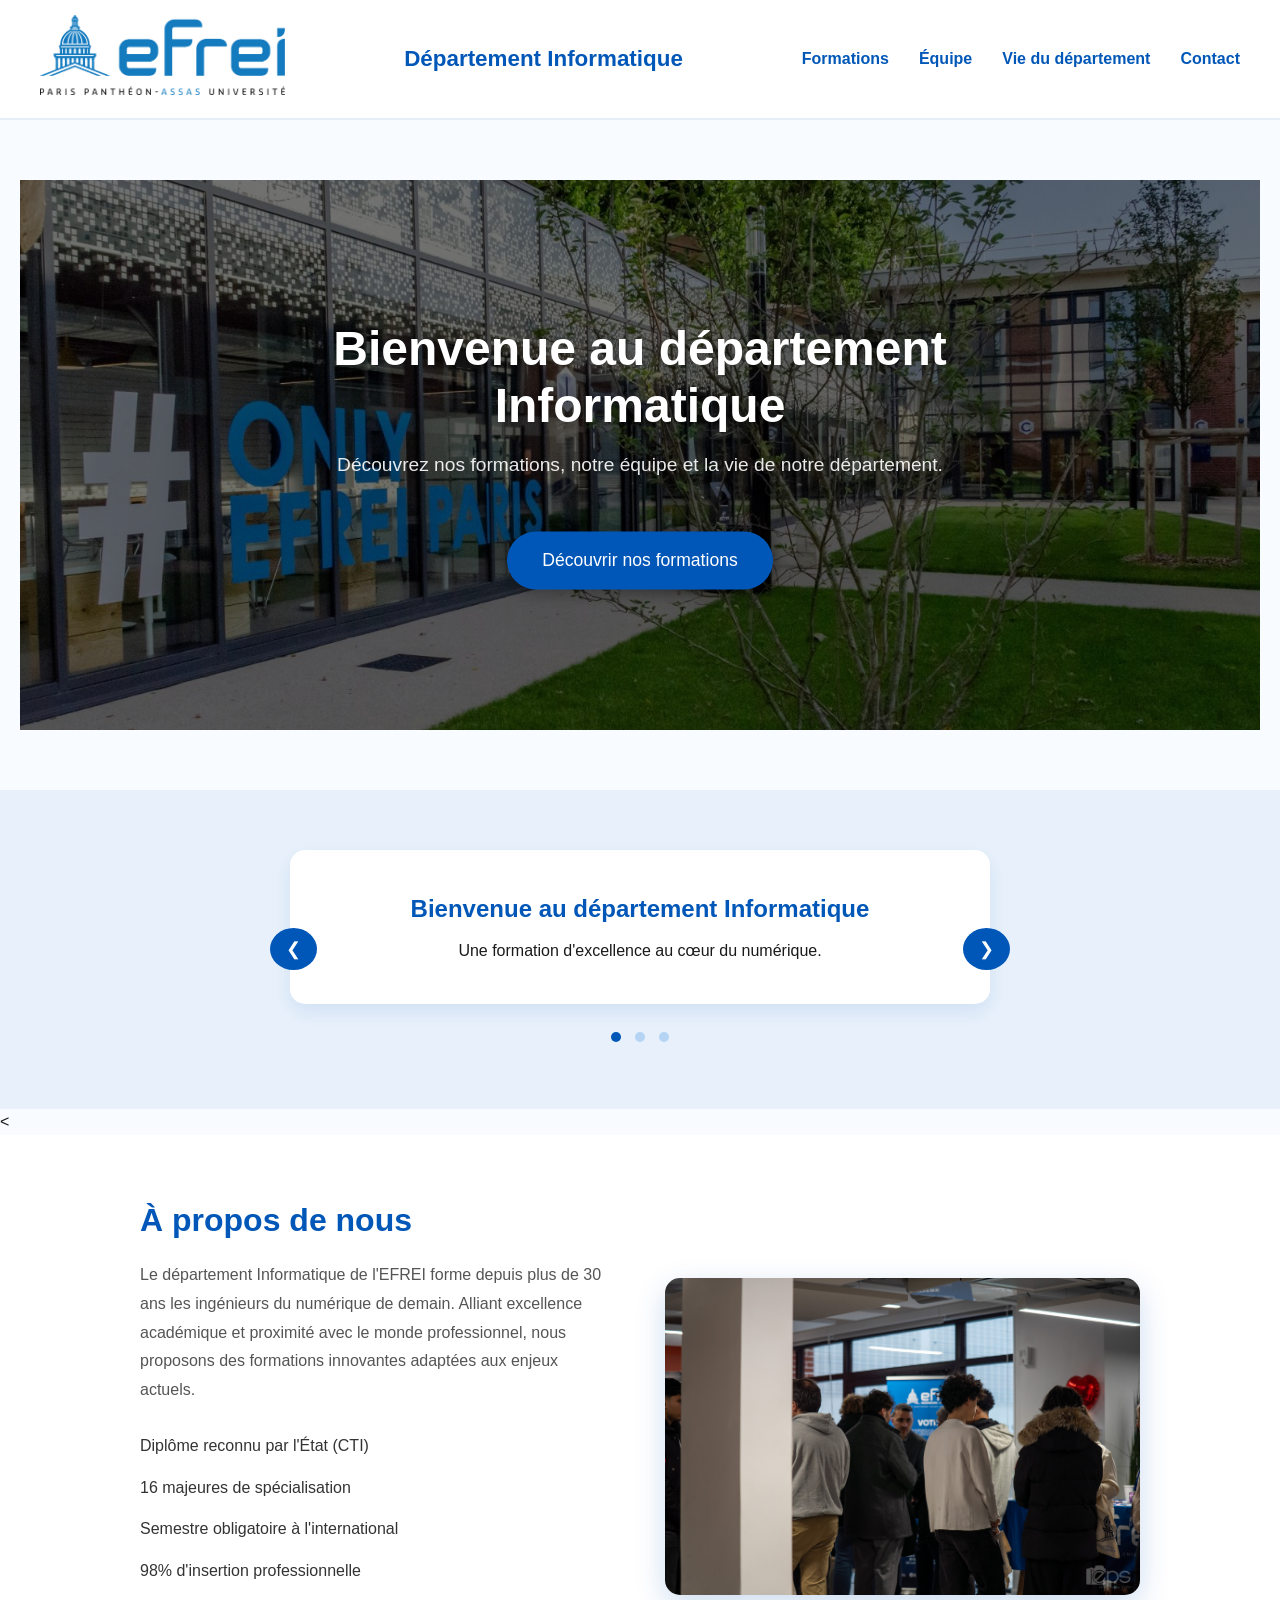
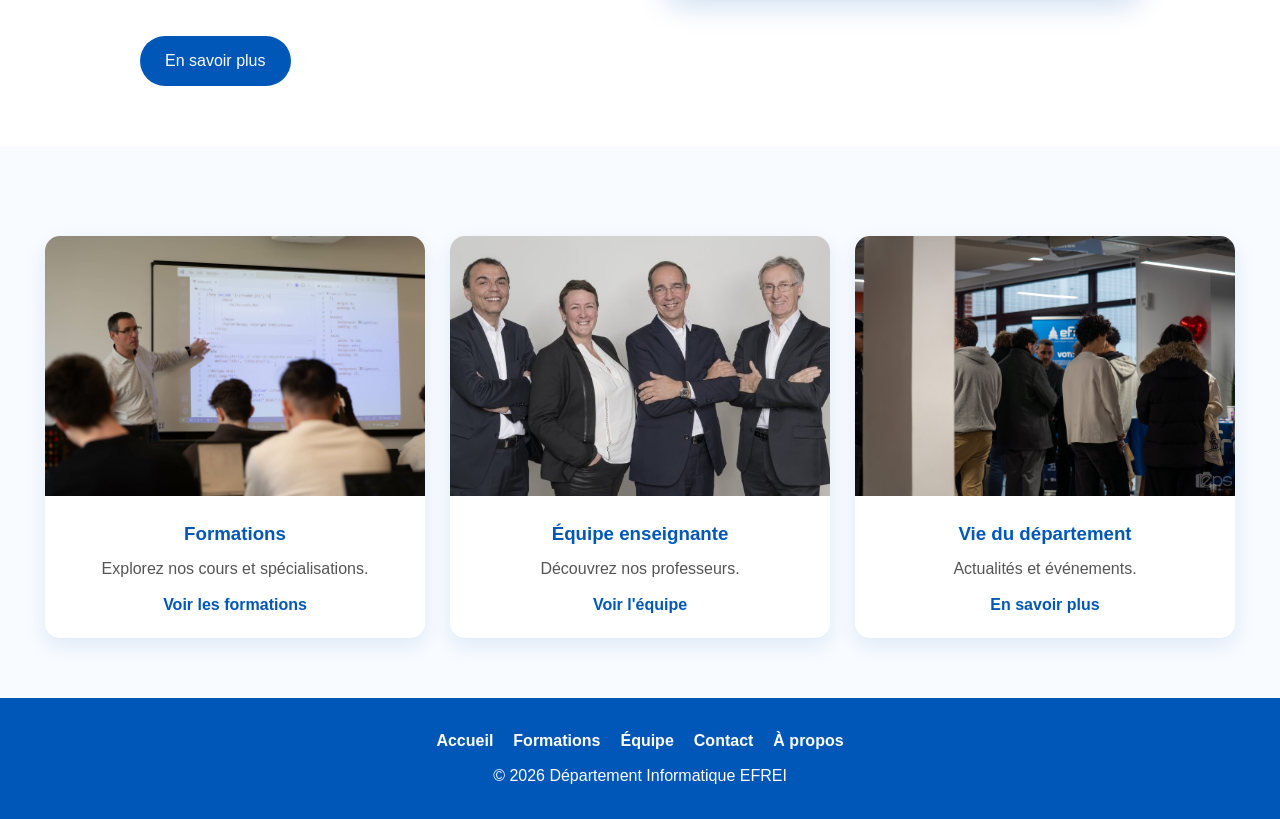
==== commit cc8e1e6e: "améliorations : contact, coordonnées, maps" ====
--- a/index.html
+++ b/index.html
@@ -71,28 +71,6 @@
 
             </div>
         </section>
-        <!-- CHIFFRES CLÉS -->
-        <section id="chiffres">
-            <h2>L'EFREI en chiffres</h2>
-            <div class="compteur-grid">
-                <div class="compteur-item">
-                    <span class="compteur-nombre" data-target="5700">0</span>
-                    <span class="compteur-label">Étudiants</span>
-                </div>
-                <div class="compteur-item">
-                    <span class="compteur-nombre" data-target="16">0</span>
-                    <span class="compteur-label">Majeures</span>
-                </div>
-                <div class="compteur-item">
-                    <span class="compteur-nombre" data-target="100">0</span>
-                    <span class="compteur-label">Universités partenaires</span>
-                </div>
-                <div class="compteur-item">
-                    <span class="compteur-nombre" data-target="98">0</span>
-                    <span class="compteur-label">% insertion pro</span>
-                </div>
-            </div>
-        </section>
 
         <<!-- À PROPOS -->
 <section id="apropos">
--- a/css/style.css
+++ b/css/style.css
@@ -462,6 +462,14 @@
     background: #f8fbff;
 }
 
+.card.prof {
+    width: 280px;
+    text-align: center;
+    padding-bottom: 20px;
+    position: relative;
+    overflow: hidden;
+}
+
 .card.prof img {
     width: 100px;
     height: 100px;
@@ -469,6 +477,28 @@
     margin: 20px auto 10px;
     display: block;
     object-fit: cover;
+    transition: 0.3s;
+}
+
+.card.prof:hover img {
+    transform: scale(1.1);
+}
+
+.card.prof .overlay {
+    position: absolute;
+    bottom: -100%;
+    left: 0;
+    right: 0;
+    background: #0057b8;
+    color: white;
+    padding: 20px 15px;
+    transition: 0.4s;
+    font-size: 0.88rem;
+    line-height: 1.6;
+}
+
+.card.prof:hover .overlay {
+    bottom: 0;
 }
 
 .role {
@@ -477,7 +507,6 @@
     font-size: 0.9rem;
     margin-bottom: 8px;
 }
-
 /*VIE DU DÉPARTEMENT*/
 .nav-active {
     border-bottom: 2px solid #0057b8;
@@ -985,4 +1014,190 @@
     #apropos-container {
         flex-direction: column;
     }
+}
+/* CARD ICON */
+.card-icon {
+    font-size: 3rem;
+    margin: 25px auto 15px;
+}
+/* CONTACT PAGE */
+#contact {
+    background: white;
+    max-width: 600px;
+    margin: 0 auto;
+}
+
+#contact h2 {
+    color: #0057b8;
+    font-size: 2rem;
+    margin-bottom: 30px;
+}
+
+#contact-form {
+    background: white;
+    padding: 40px;
+    border-radius: 20px;
+    box-shadow: 0 8px 30px rgba(0, 87, 184, 0.1);
+}
+
+.form-group {
+    margin-bottom: 20px;
+    text-align: left;
+}
+
+.form-group label {
+    display: block;
+    margin-bottom: 8px;
+    font-weight: 600;
+    color: #0057b8;
+}
+
+.form-group input,
+.form-group textarea {
+    width: 100%;
+    padding: 12px 15px;
+    border: 2px solid #e6eef7;
+    border-radius: 10px;
+    font-family: inherit;
+    font-size: 1rem;
+    transition: 0.3s;
+    background: #f8fbff;
+}
+
+.form-group input:focus,
+.form-group textarea:focus {
+    outline: none;
+    border-color: #0057b8;
+    background: white;
+}
+
+.form-group textarea {
+    resize: vertical;
+    min-height: 120px;
+}
+
+#contact-form .btn {
+    width: 100%;
+    text-align: center;
+    border: none;
+    cursor: pointer;
+    font-size: 1rem;
+    font-family: inherit;
+}
+
+#form-message {
+    margin-top: 15px;
+    font-weight: 600;
+    font-size: 1rem;
+}
+
+/* APROPOS EQUIPE */
+#apropos-equipe {
+    background: #f8fbff;
+}
+
+#apropos-equipe p {
+    margin-bottom: 10px;
+    color: #555;
+}
+/* MAP */
+#map {
+    background: #f8fbff;
+    padding: 60px 20px;
+    text-align: center;
+}
+
+#map h2 {
+    color: #0057b8;
+    font-size: 2rem;
+    margin-bottom: 30px;
+}
+
+#map-container {
+    max-width: 900px;
+    margin: 0 auto;
+    box-shadow: 0 8px 30px rgba(0, 87, 184, 0.15);
+    border-radius: 15px;
+    overflow: hidden;
+}
+
+/* CONTACT CONTAINER */
+#contact-container {
+    display: flex;
+    gap: 50px;
+    max-width: 900px;
+    margin: 0 auto;
+    text-align: left;
+    flex-wrap: wrap;
+}
+
+#formulaire {
+    flex: 2;
+    min-width: 300px;
+}
+
+#infos-contact {
+    width: 100%;
+    margin-top: 40px;
+}
+
+#infos-contact h3 {
+    color: #0057b8;
+    font-size: 1.5rem;
+    margin-bottom: 25px;
+    text-align: center;
+}
+
+.coord-grid {
+    display: flex;
+    gap: 20px;
+    justify-content: center;
+    flex-wrap: wrap;
+}
+
+.coord-card {
+    background: #f0f6ff;
+    border-radius: 15px;
+    padding: 30px 25px;
+    text-align: center;
+    flex: 1;
+    min-width: 180px;
+    max-width: 250px;
+    border-top: 4px solid #0057b8;
+    transition: 0.3s;
+}
+
+.coord-card:hover {
+    transform: translateY(-5px);
+    box-shadow: 0 8px 20px rgba(0, 87, 184, 0.15);
+}
+
+.coord-icon {
+    font-size: 2.5rem;
+    margin-bottom: 15px;
+}
+
+.coord-card h4 {
+    color: #0057b8;
+    font-size: 1rem;
+    margin-bottom: 10px;
+    text-transform: uppercase;
+    letter-spacing: 0.5px;
+}
+
+.coord-card p {
+    color: #555;
+    font-size: 0.9rem;
+    line-height: 1.6;
+}
+/* COORDONNEES */
+#coordonnees {
+    background: white;
+    padding: 60px 20px;
+}
+
+#coordonnees h2 {
+    color: #0057b8;
+    font-size: 2rem;
+    margin-bottom: 35px;
 }
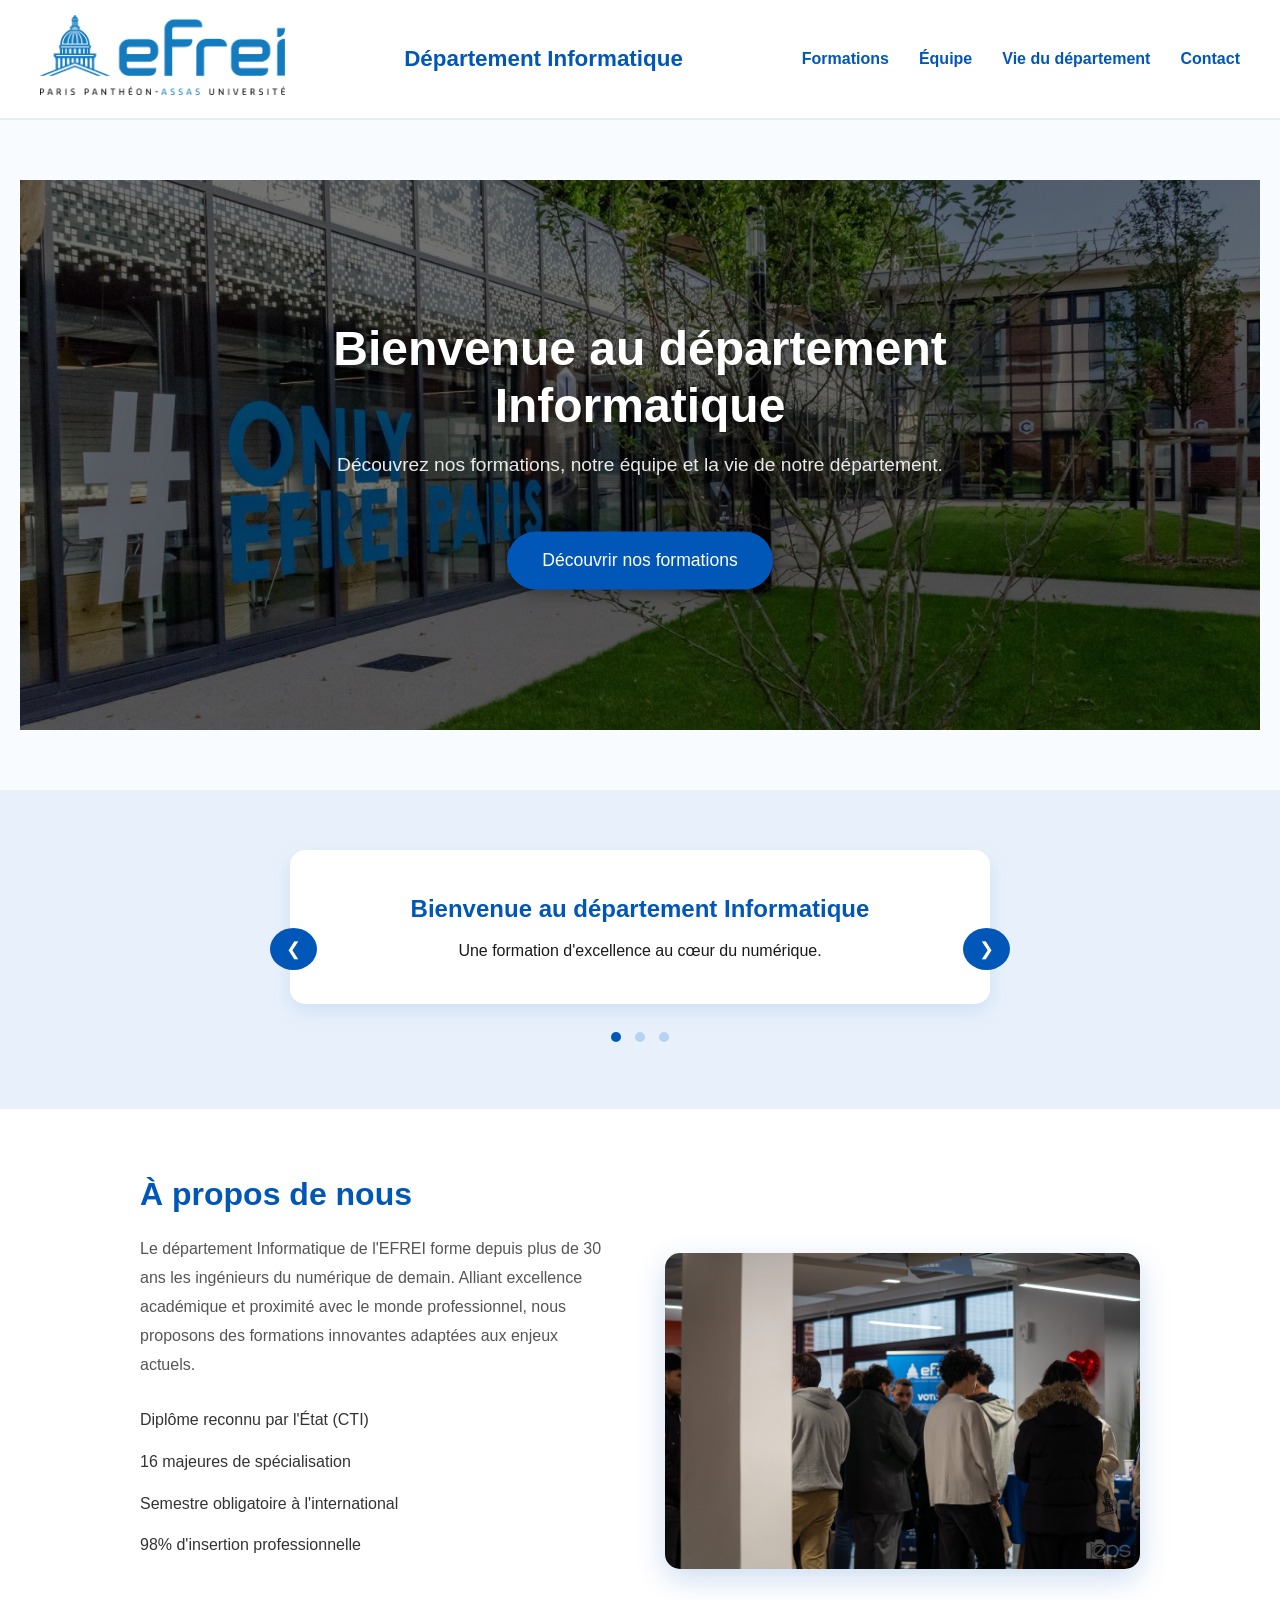
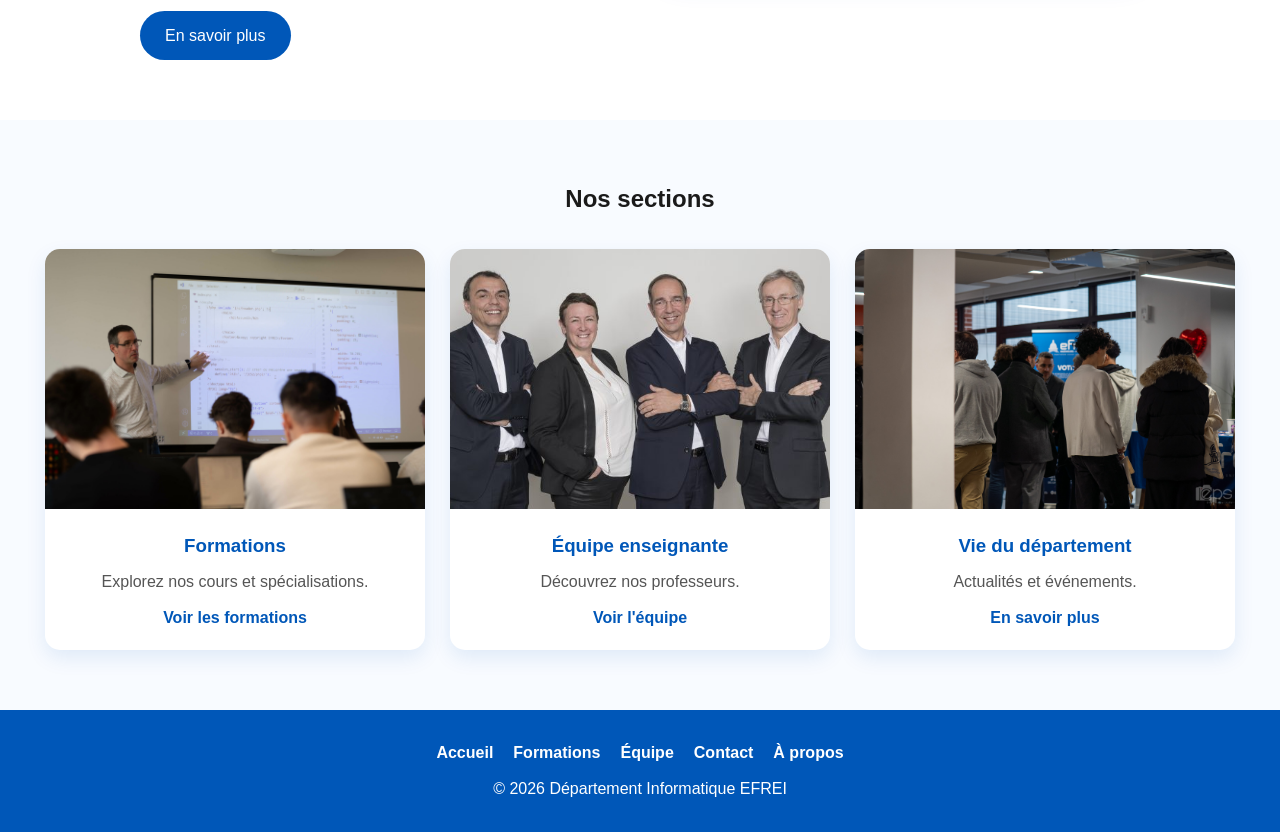
==== commit e369a26f: "validation W3C : toutes les pages corrigées" ====
--- a/index.html
+++ b/index.html
@@ -72,7 +72,7 @@
             </div>
         </section>
 
-        <<!-- À PROPOS -->
+        <!-- À PROPOS -->
 <section id="apropos">
     <div id="apropos-container">
         <div id="apropos-texte">
@@ -94,6 +94,7 @@
 
         <!-- SECTIONS -->
         <section id="sections">
+            <h2>Nos sections</h2>
             <div class="cards">
 
                 <article class="card">
--- a/css/style.css
+++ b/css/style.css
@@ -1177,7 +1177,7 @@
     margin-bottom: 15px;
 }
 
-.coord-card h4 {
+.coord-card h3 {
     color: #0057b8;
     font-size: 1rem;
     margin-bottom: 10px;
@@ -1200,4 +1200,12 @@
     color: #0057b8;
     font-size: 2rem;
     margin-bottom: 35px;
+}
+.sr-only {
+    position: absolute;
+    width: 1px;
+    height: 1px;
+    overflow: hidden;
+    clip: rect(0,0,0,0);
+    white-space: nowrap;
 }
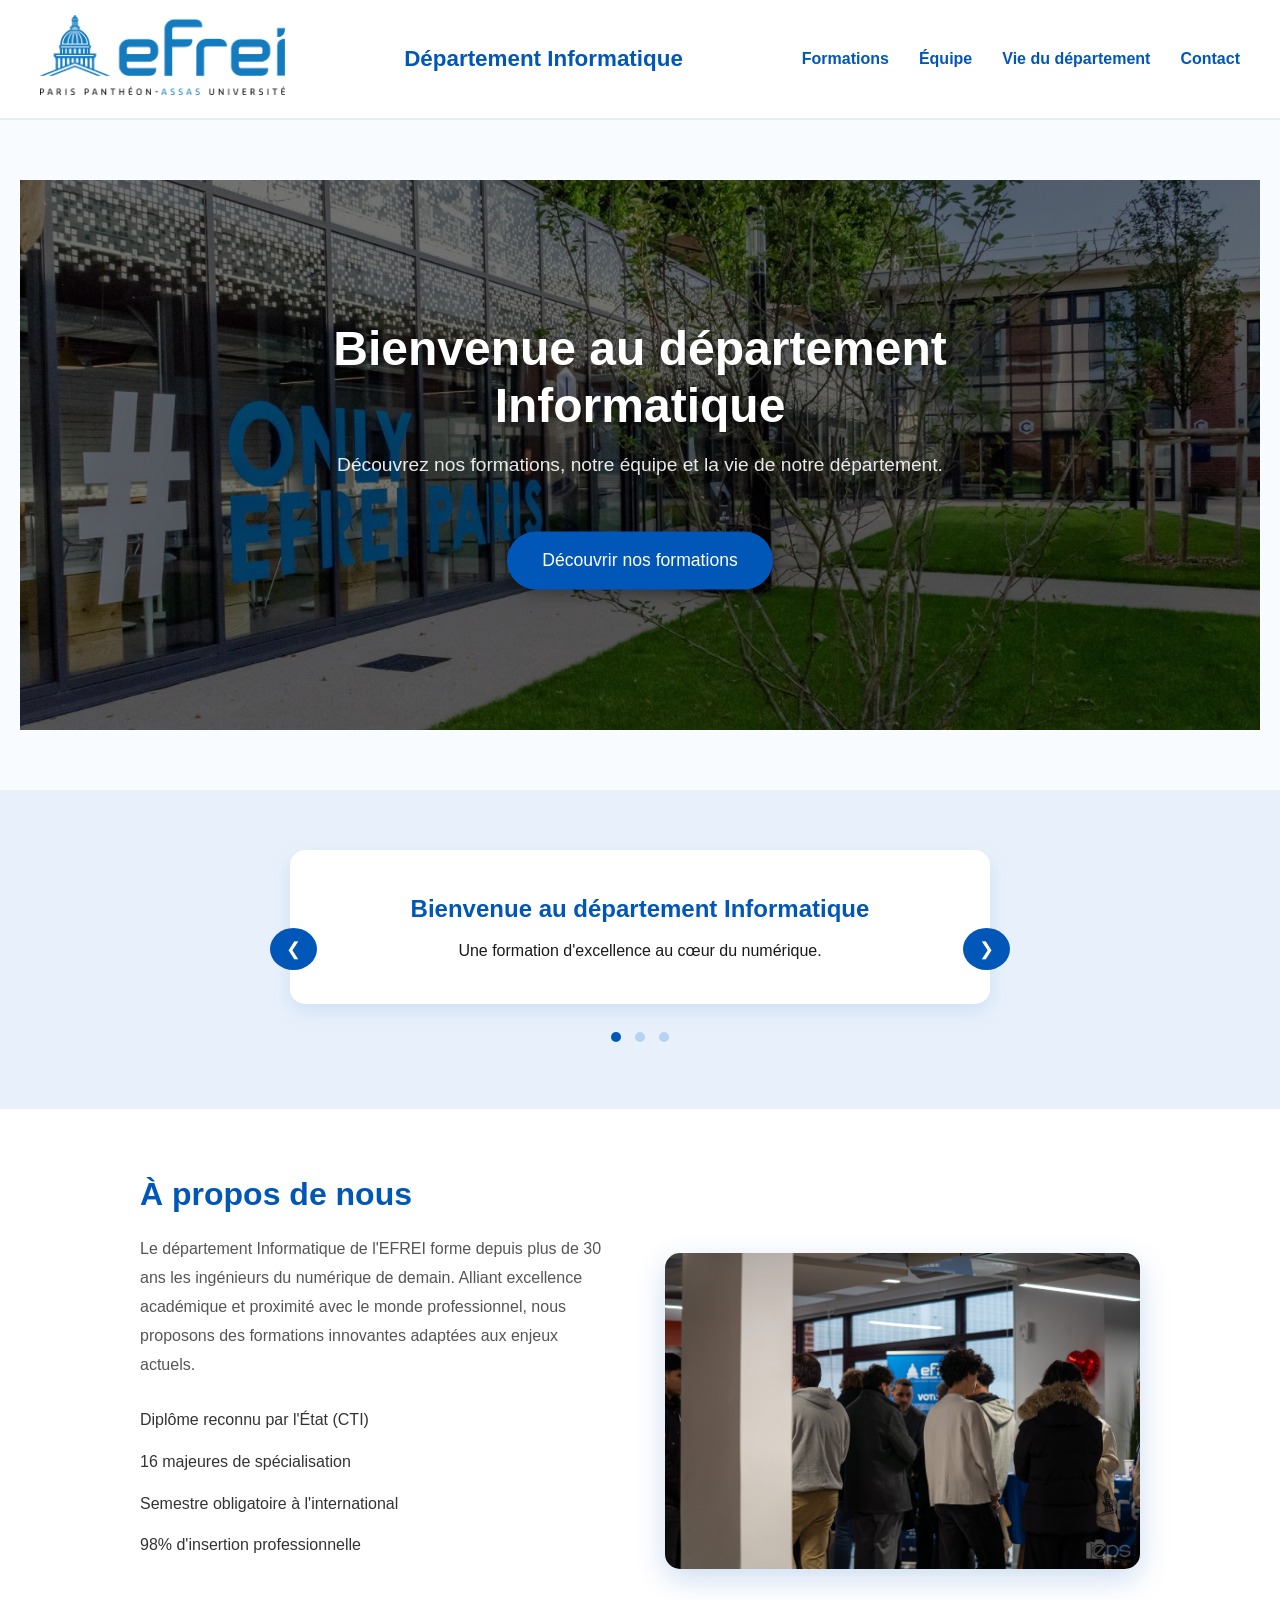
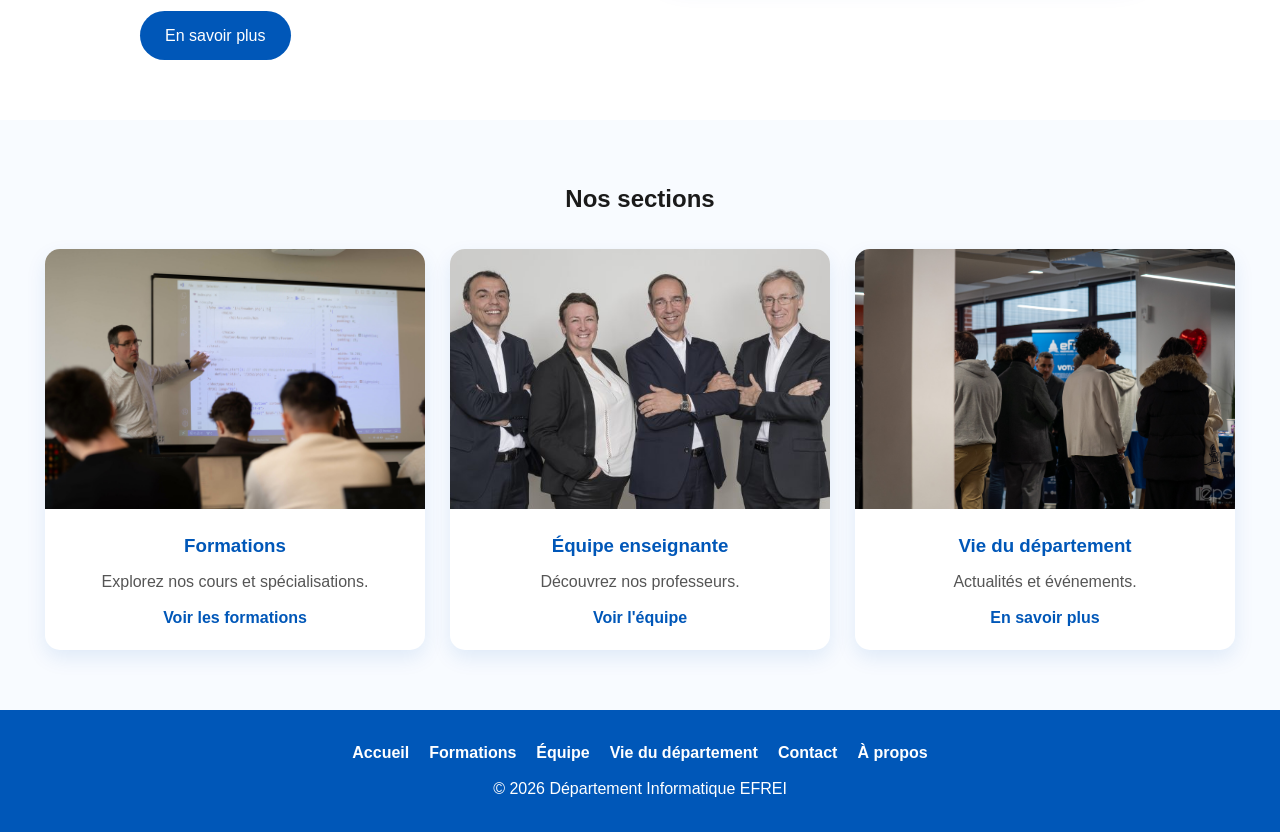
==== commit 63481de7: "footer : ajout lien Vie du département sur toutes les pages" ====
--- a/index.html
+++ b/index.html
@@ -130,6 +130,7 @@
             <li><a href="index.html">Accueil</a></li>
             <li><a href="html/formations.html">Formations</a></li>
             <li><a href="html/equipe.html">Équipe</a></li>
+            <li><a href="html/vie.html">Vie du département</a></li>
             <li><a href="html/contact.html">Contact</a></li>
             <li><a href="html/contact.html#apropos-equipe">À propos</a></li>
         </ul>
